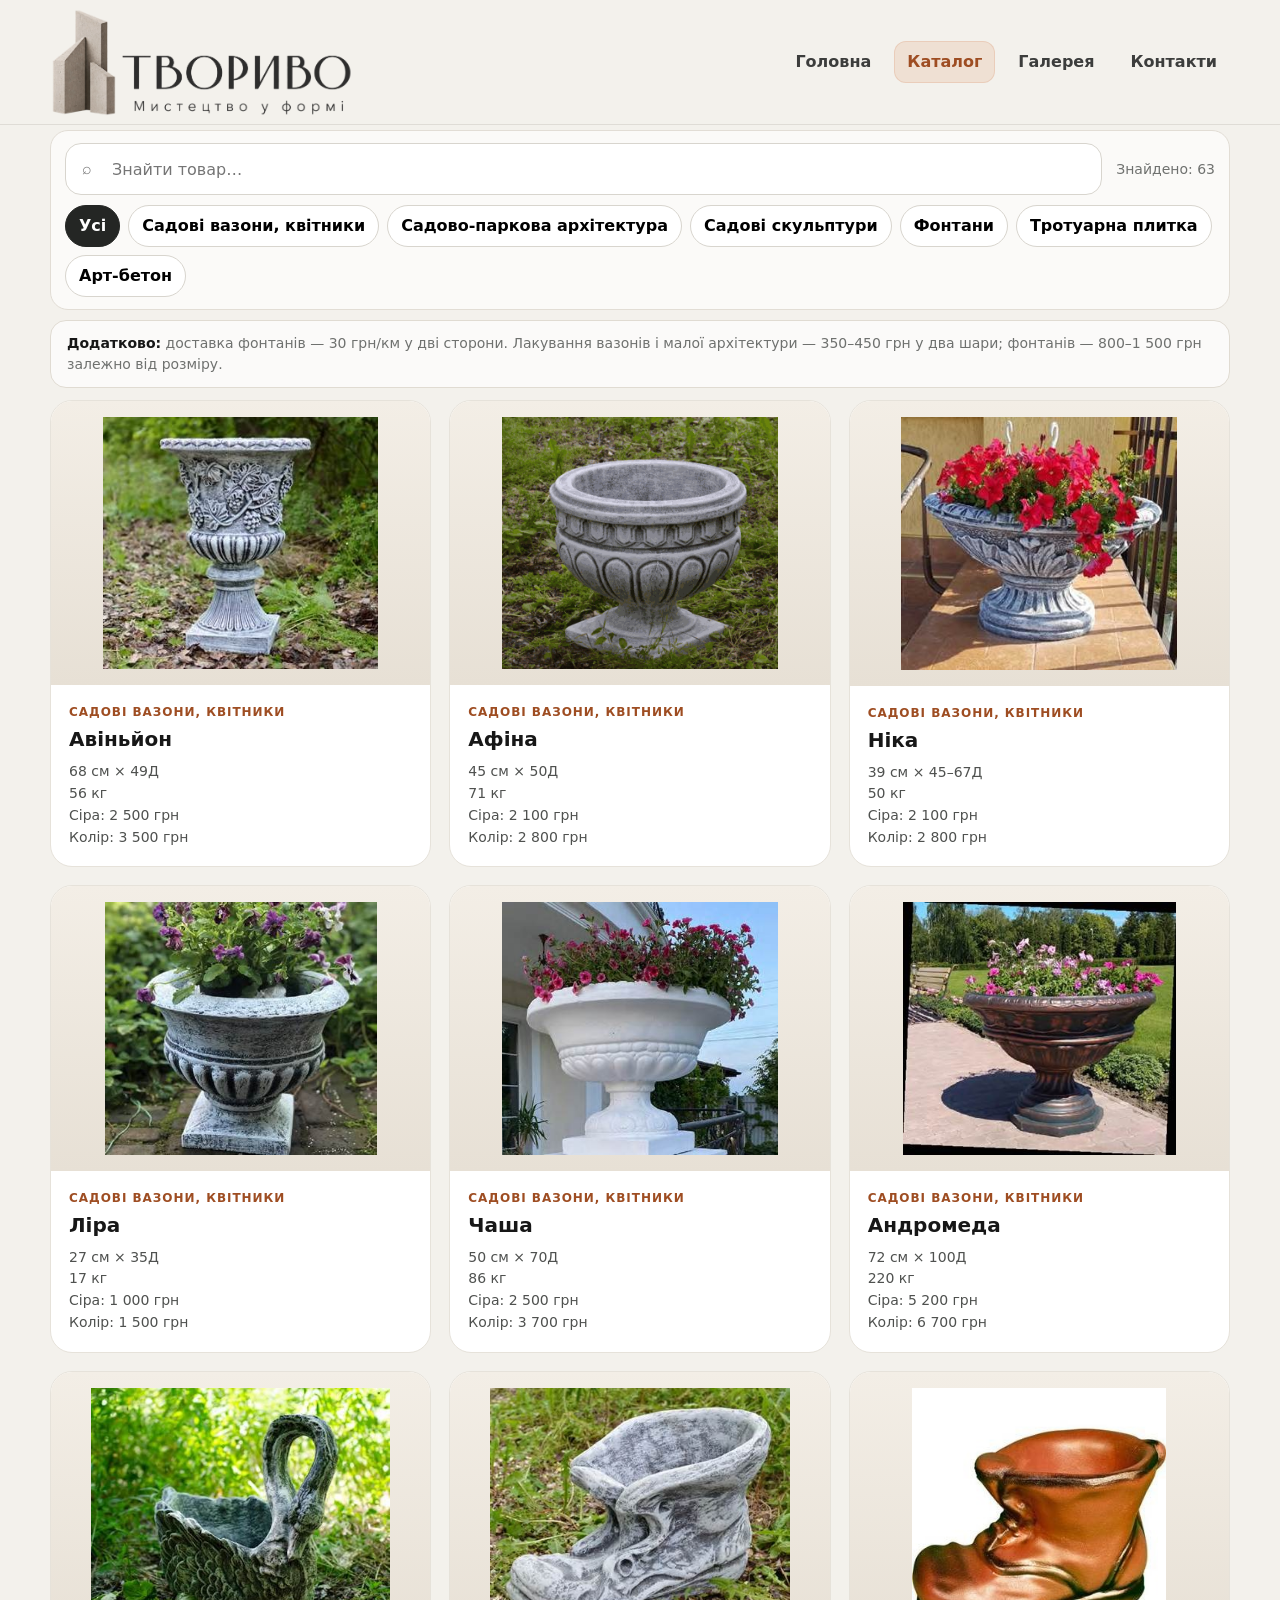
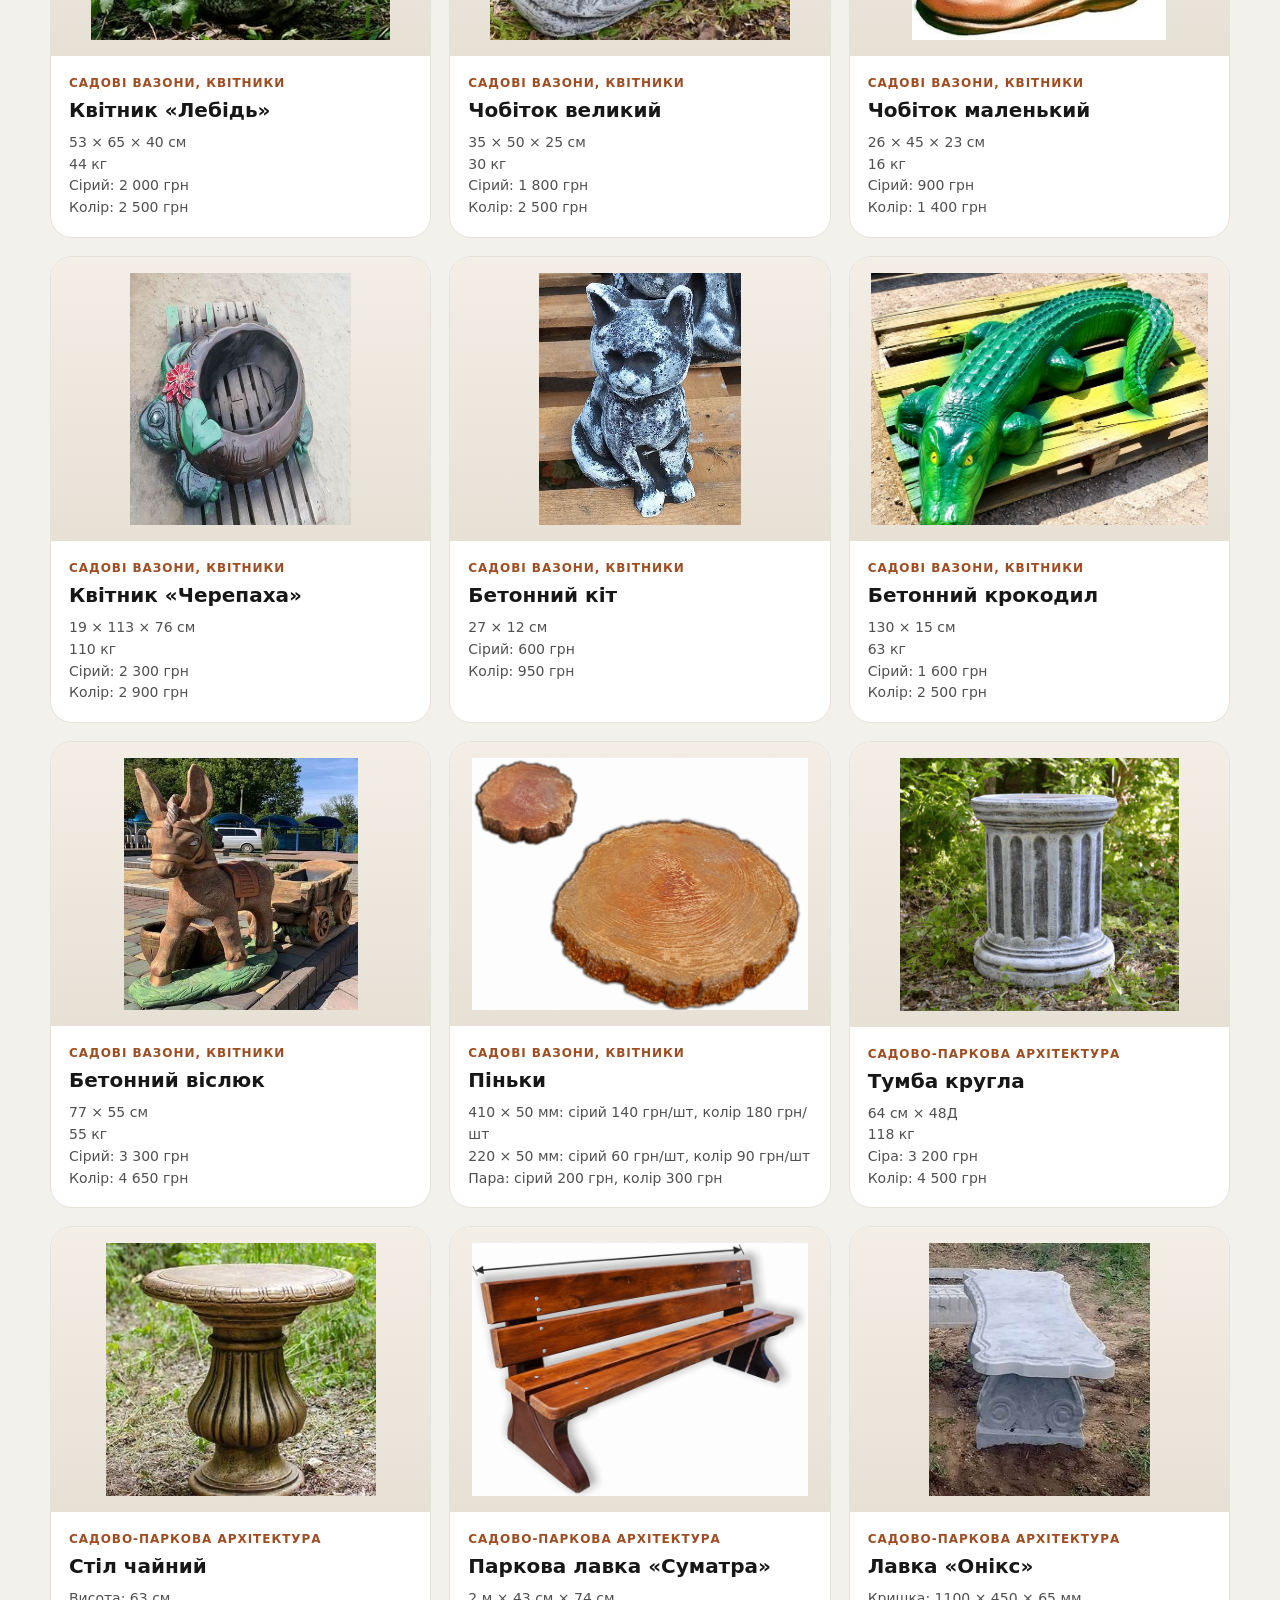
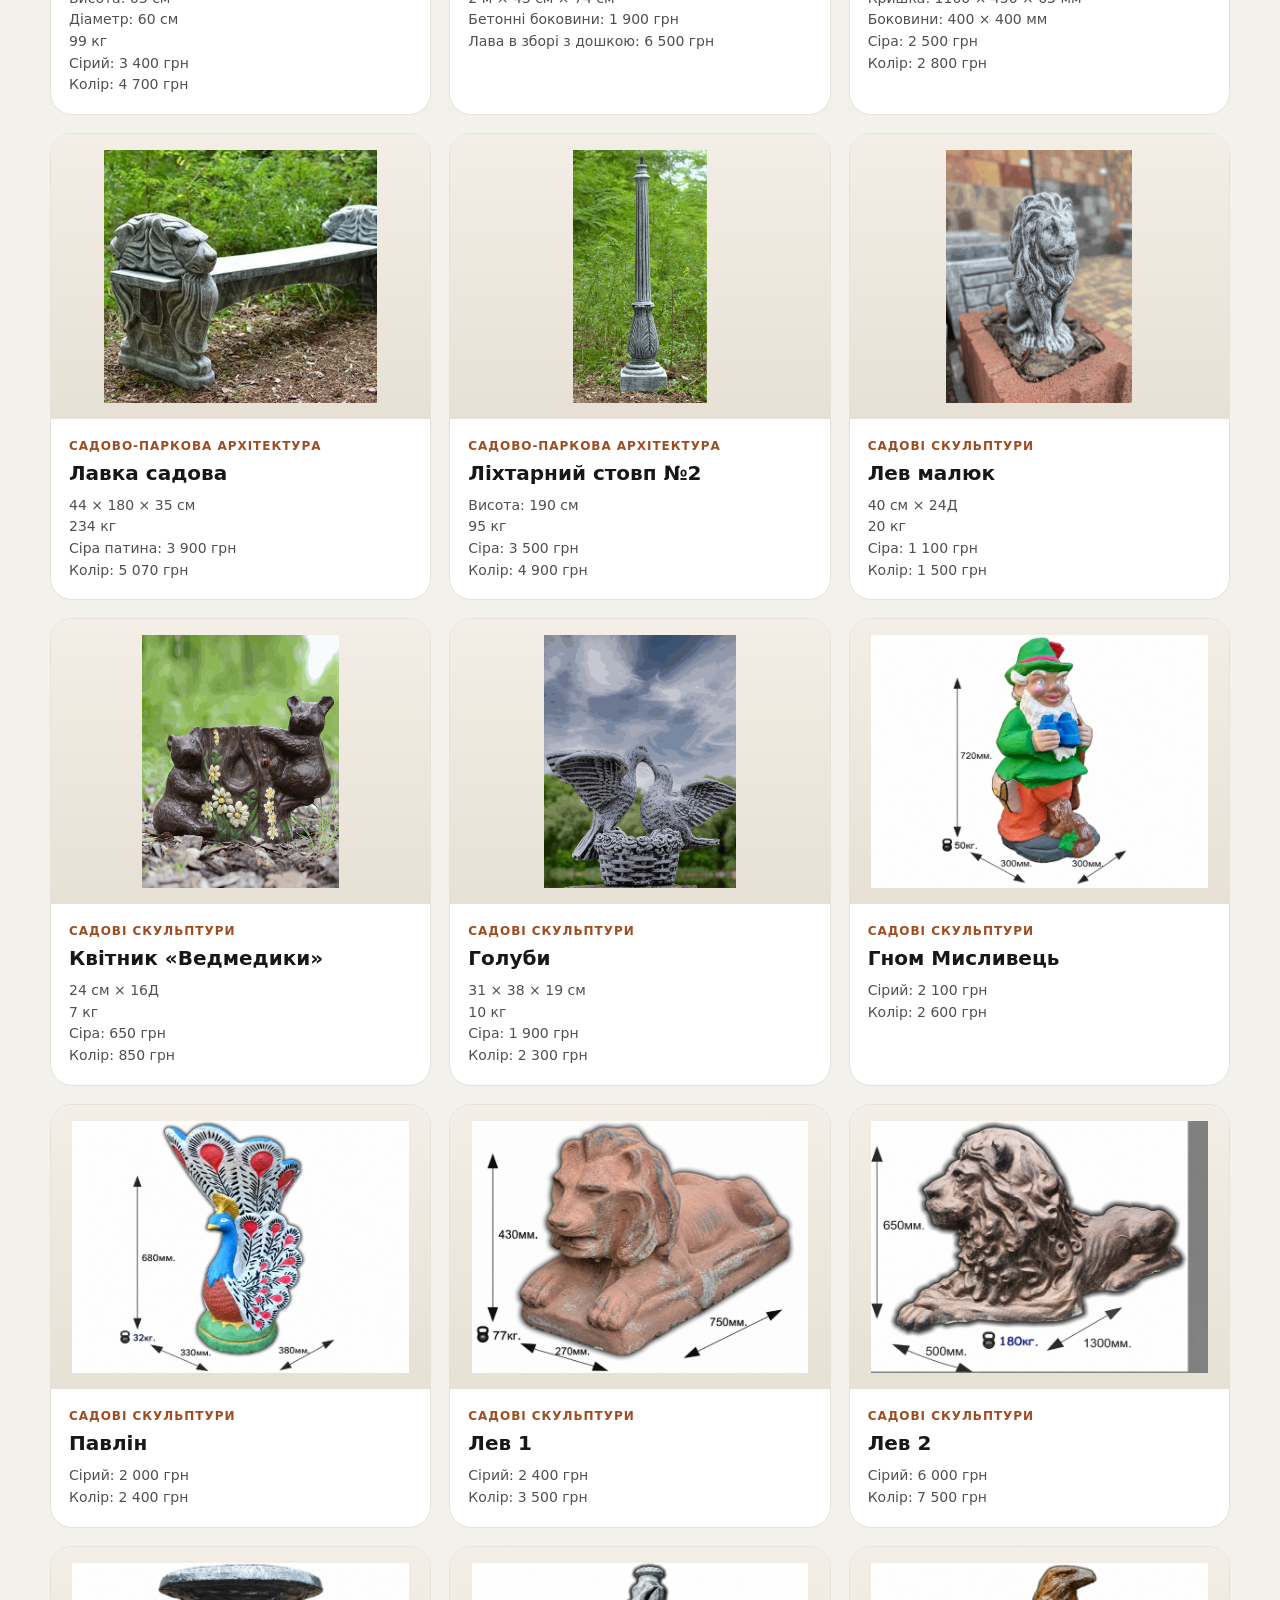
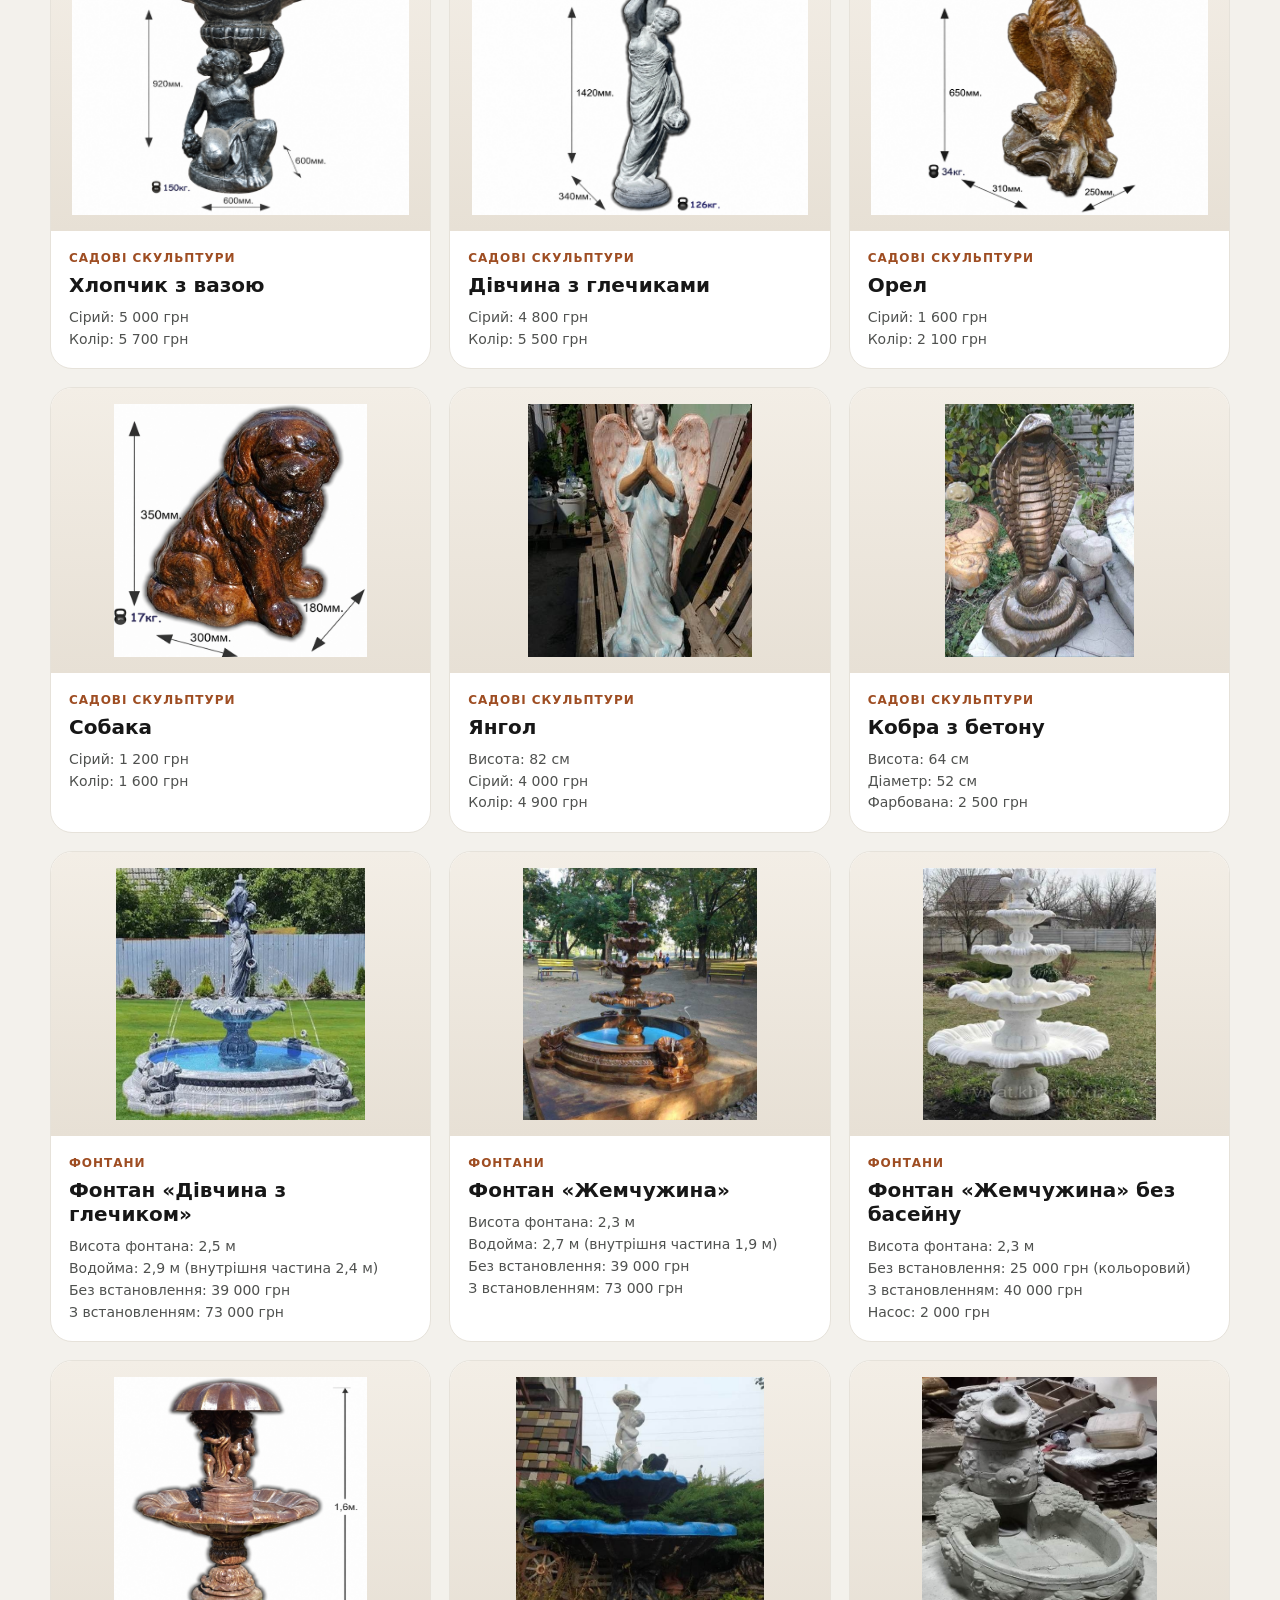
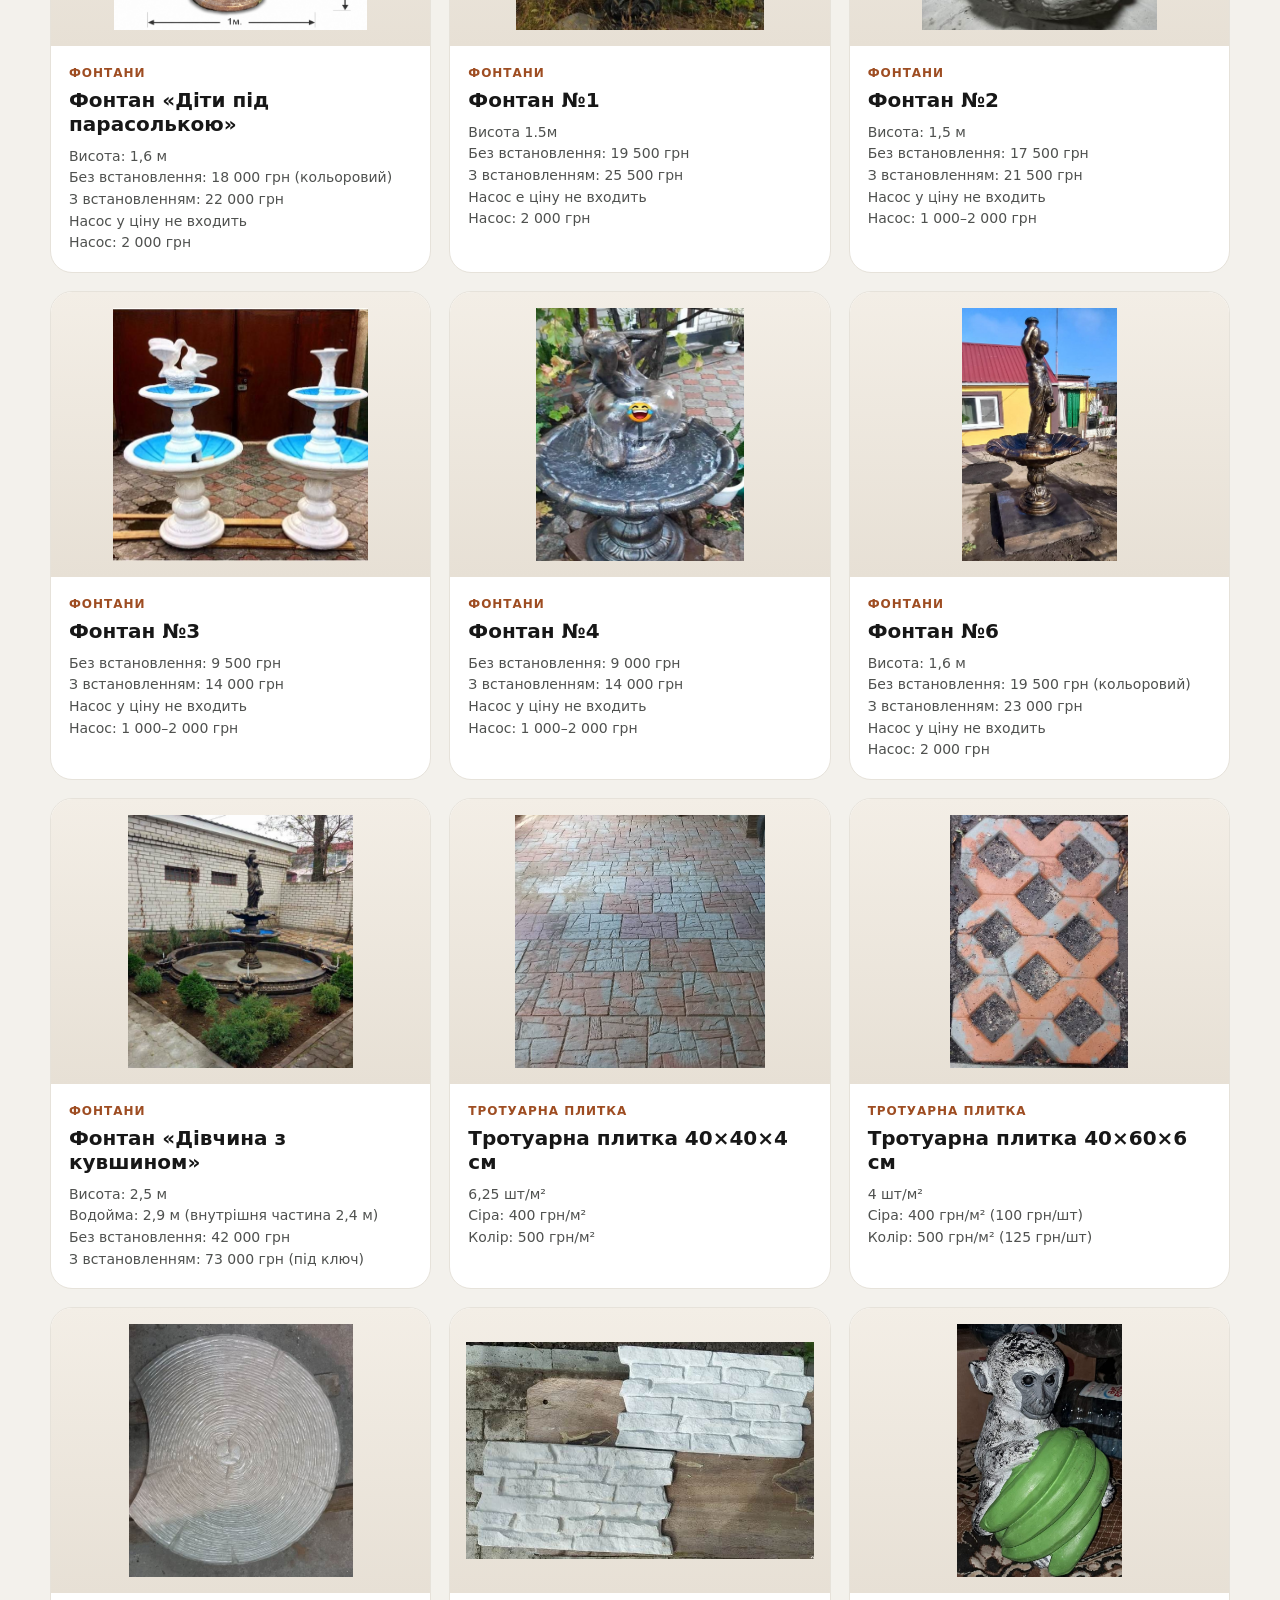
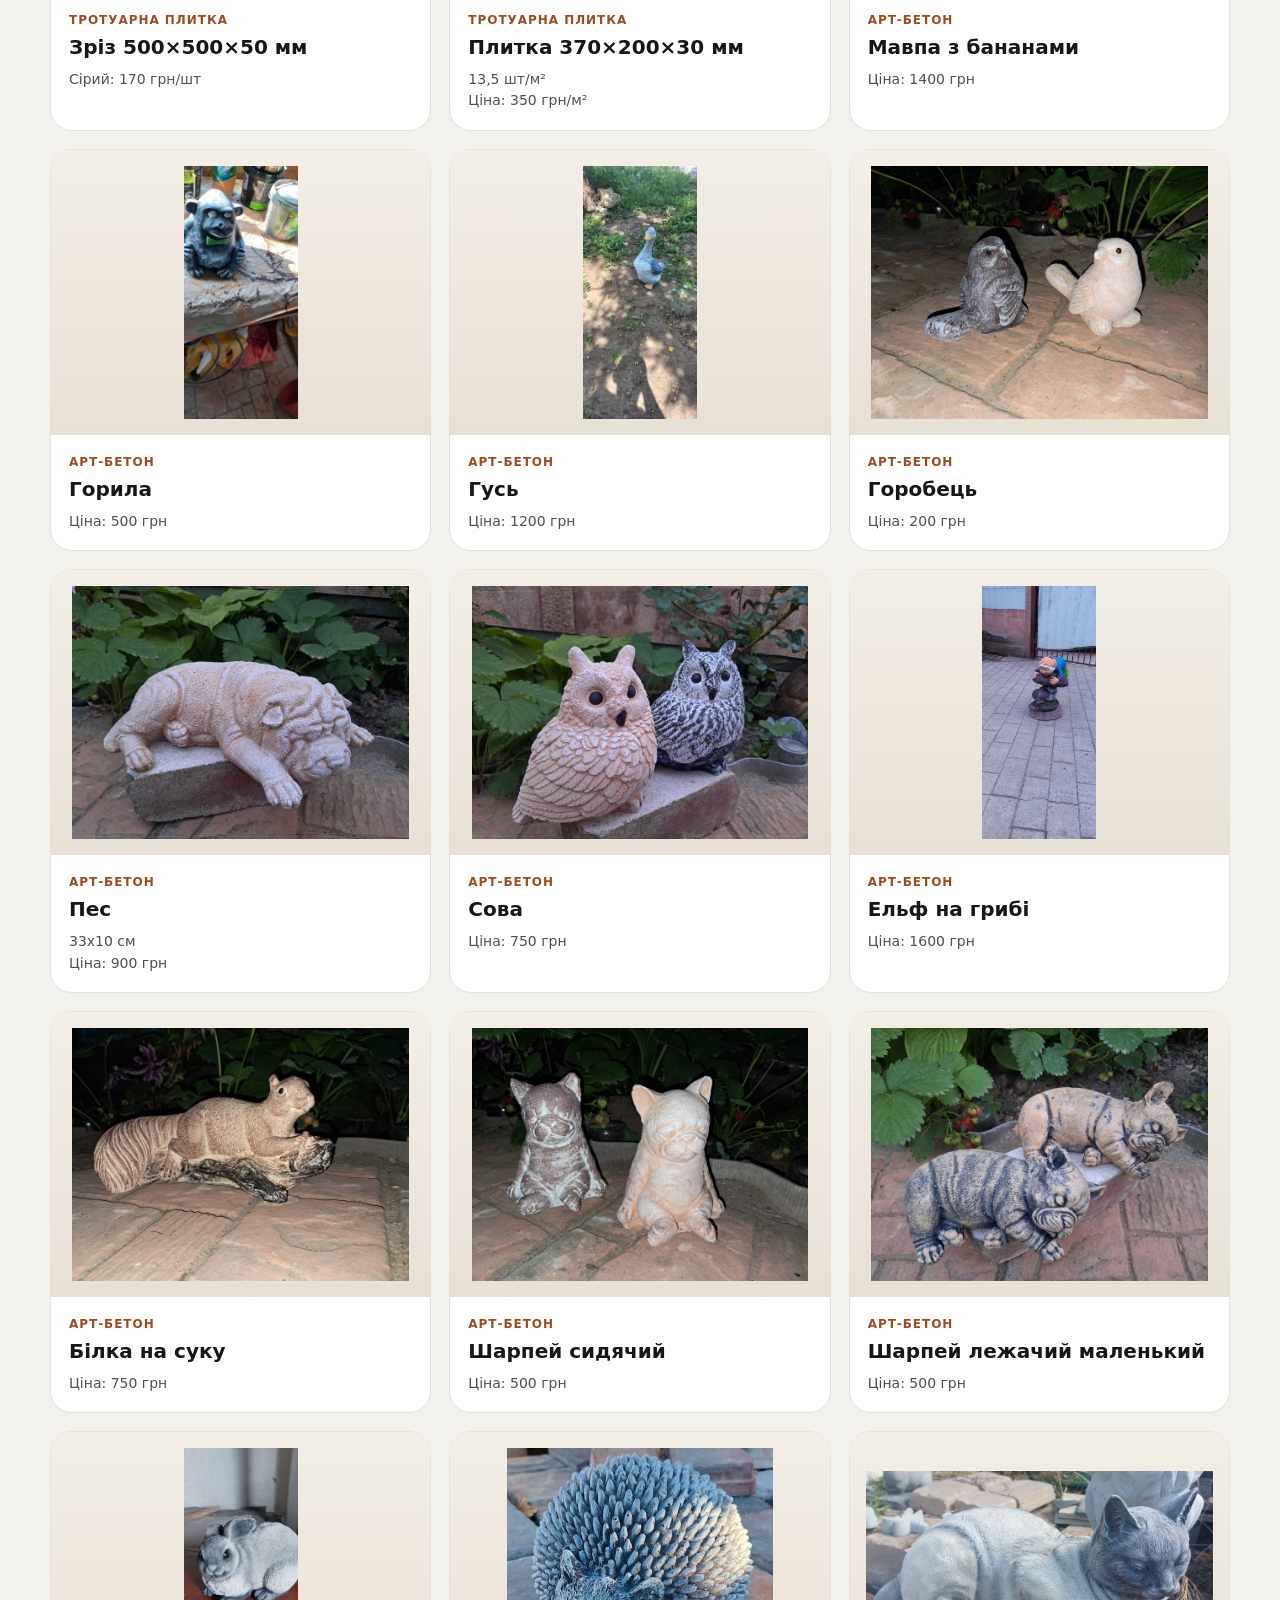
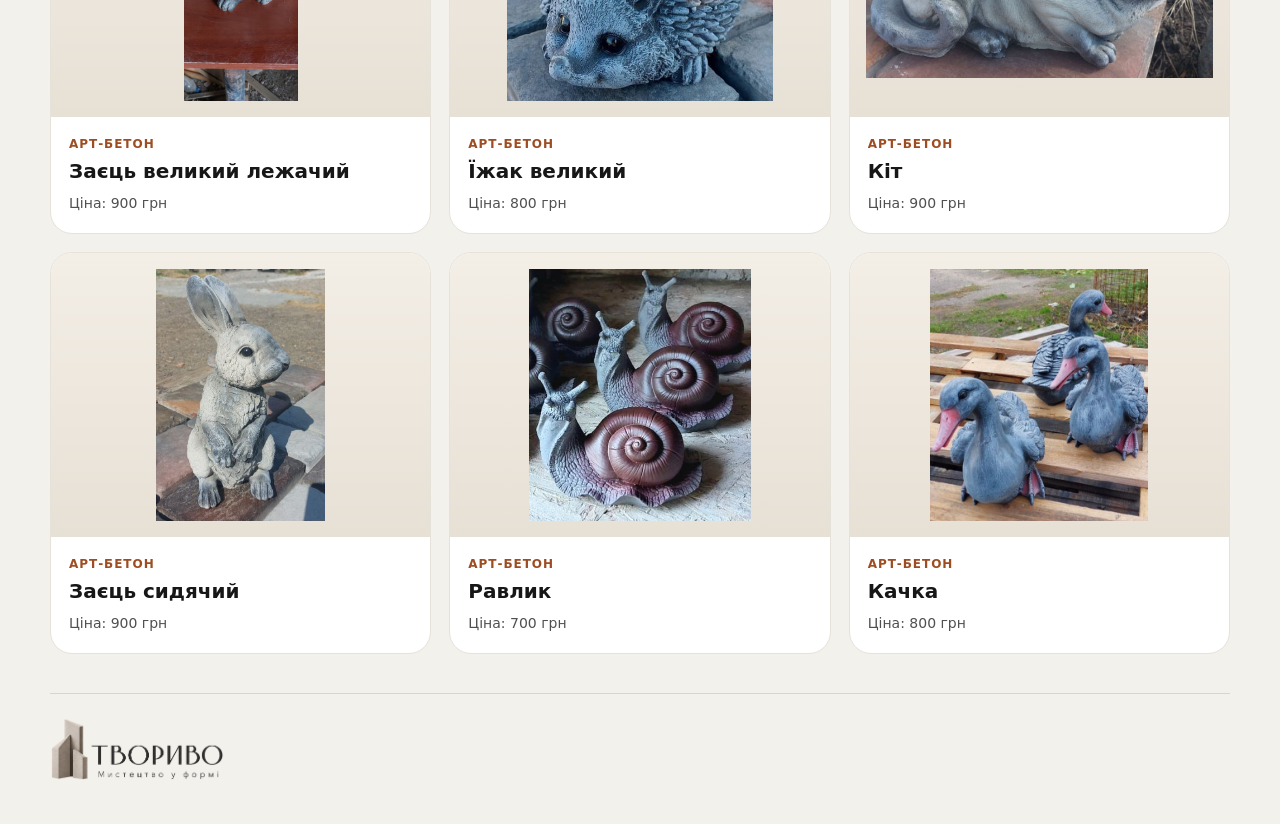
==== src/catalog.html @ 221c68ef "indexation" ====
<!DOCTYPE html>

<html lang="uk">
<head>
<meta charset="utf-8"/>
<meta content="width=device-width, initial-scale=1" name="viewport"/>
<meta content="Каталог ТВОРИВО: бетонні вазони, садові скульптури, лавки, фонтани, тротуарна плитка та інші вироби з бетону з характеристиками й цінами." name="description"/>
<title>Каталог виробів з бетону — вазони, декор, фонтани | ТВОРИВО</title>
<link href="assets/css/style.css" rel="stylesheet"/>
<meta content="index, follow, max-image-preview:large, max-snippet:-1, max-video-preview:-1" name="robots"/><link href="https://tvoryvo.uk/catalog.html" rel="canonical"/><link href="/assets/img/logo-mark.png" rel="icon" type="image/png"/><meta content="uk_UA" property="og:locale"/><meta content="website" property="og:type"/><meta content="ТВОРИВО" property="og:site_name"/><meta content="Каталог виробів з бетону — вазони, декор, фонтани | ТВОРИВО" property="og:title"/><meta content="Каталог ТВОРИВО: бетонні вазони, садові скульптури, лавки, фонтани, тротуарна плитка та інші вироби з бетону з характеристиками й цінами." property="og:description"/><meta content="https://tvoryvo.uk/catalog.html" property="og:url"/><meta content="https://tvoryvo.uk/assets/img/og-cover.jpg" property="og:image"/><meta content="1200" property="og:image:width"/><meta content="630" property="og:image:height"/><meta content="ТВОРИВО — Мистецтво у формі" property="og:image:alt"/><meta content="summary_large_image" name="twitter:card"/><meta content="Каталог виробів з бетону — вазони, декор, фонтани | ТВОРИВО" name="twitter:title"/><meta content="Каталог ТВОРИВО: бетонні вазони, садові скульптури, лавки, фонтани, тротуарна плитка та інші вироби з бетону з характеристиками й цінами." name="twitter:description"/><meta content="https://tvoryvo.uk/assets/img/og-cover.jpg" name="twitter:image"/><script data-seo-jsonld="true" type="application/ld+json">{"@context":"https://schema.org","@type":"Organization","@id":"https://tvoryvo.uk/#organization","name":"ТВОРИВО","url":"https://tvoryvo.uk/","logo":"https://tvoryvo.uk/assets/img/logo-tvoryvo.png","image":"https://tvoryvo.uk/assets/img/og-cover.jpg","description":"Художні та утилітарні вироби з бетону для приватних і громадських просторів.","contactPoint":{"@type":"ContactPoint","telephone":"+380996140650","contactType":"sales","availableLanguage":["uk"]}}</script><script data-seo-jsonld="true" type="application/ld+json">{"@context":"https://schema.org","@type":"CollectionPage","@id":"https://tvoryvo.uk/catalog.html#webpage","url":"https://tvoryvo.uk/catalog.html","name":"Каталог виробів з бетону — вазони, декор, фонтани | ТВОРИВО","description":"Каталог ТВОРИВО: бетонні вазони, садові скульптури, лавки, фонтани, тротуарна плитка та інші вироби з бетону з характеристиками й цінами.","inLanguage":"uk-UA","isPartOf":{"@id":"https://tvoryvo.uk/#website"},"about":[{"@type":"Thing","name":"Садові вазони, квітники"},{"@type":"Thing","name":"Садово-паркова архітектура"},{"@type":"Thing","name":"Садові скульптури"},{"@type":"Thing","name":"Фонтани"},{"@type":"Thing","name":"Тротуарна плитка"},{"@type":"Thing","name":"Арт-бетон"}],"breadcrumb":{"@id":"https://tvoryvo.uk/catalog.html#breadcrumb"}}</script><script data-seo-jsonld="true" type="application/ld+json">{"@context":"https://schema.org","@type":"BreadcrumbList","@id":"https://tvoryvo.uk/catalog.html#breadcrumb","itemListElement":[{"@type":"ListItem","position":1,"name":"Головна","item":"https://tvoryvo.uk/"},{"@type":"ListItem","position":2,"name":"Каталог","item":"https://tvoryvo.uk/catalog.html"}]}</script></head>
<body>
<header class="site-header">
<div class="container header-inner">
<a aria-label="ТВОРИВО — Мистецтво у формі" class="brand brand-image" href="/">
<img alt="ТВОРИВО — Мистецтво у формі" src="assets/img/logo-tvoryvo.png"/>
</a>
<nav class="nav">
<a href="/">Головна</a>
<a class="active" href="/catalog.html">Каталог</a>
<a href="/gallery.html">Галерея</a>
<a href="/contacts.html">Контакти</a>
</nav>
</div>
</header>
<main>
<section class="section page-content-top">
<div class="container">
<div class="catalog-tools">
<div class="catalog-search-row">
<div class="search-wrap">
<span class="search-icon">⌕</span>
<input autocomplete="off" id="catalog-search" placeholder="Знайти товар…" type="search"/>
</div>
<div class="results-meta" id="results-meta">63 товарів</div>
</div>
<div class="filters" id="category-filters"></div>
</div>
<div class="catalog-note">
<strong>Додатково:</strong> доставка фонтанів — 30 грн/км у дві сторони. Лакування вазонів і малої архітектури — 350–450 грн у два шари; фонтанів — 800–1 500 грн залежно від розміру.
        </div>
<div class="cards" id="catalog-grid"><article aria-label="Відкрити товар Авіньйон" class="product-card" data-product-id="p001" role="button" tabindex="0">
<div class="product-media"><img alt="Авіньйон" class="product-image" loading="lazy" src="images/products/product-001.jpg"/></div>
<div class="product-body">
<div class="product-category">Садові вазони, квітники</div>
<h3 class="product-name">Авіньйон</h3>
<div class="product-details">68 см × 49Д<br/>56 кг<br/>Сіра: 2 500 грн<br/>Колір: 3 500 грн</div>
</div>
</article><article aria-label="Відкрити товар Афіна" class="product-card" data-product-id="p002" role="button" tabindex="0">
<div class="product-media"><img alt="Афіна" class="product-image" loading="lazy" src="images/products/product-002.gif"/></div>
<div class="product-body">
<div class="product-category">Садові вазони, квітники</div>
<h3 class="product-name">Афіна</h3>
<div class="product-details">45 см × 50Д<br/>71 кг<br/>Сіра: 2 100 грн<br/>Колір: 2 800 грн</div>
</div>
</article><article aria-label="Відкрити товар Ніка" class="product-card" data-product-id="p003" role="button" tabindex="0">
<div class="product-media"><img alt="Ніка" class="product-image" loading="lazy" src="images/products/product-003.jpg"/></div>
<div class="product-body">
<div class="product-category">Садові вазони, квітники</div>
<h3 class="product-name">Ніка</h3>
<div class="product-details">39 см × 45–67Д<br/>50 кг<br/>Сіра: 2 100 грн<br/>Колір: 2 800 грн</div>
</div>
</article><article aria-label="Відкрити товар Ліра" class="product-card" data-product-id="p004" role="button" tabindex="0">
<div class="product-media"><img alt="Ліра" class="product-image" loading="lazy" src="images/products/product-004.jpg"/></div>
<div class="product-body">
<div class="product-category">Садові вазони, квітники</div>
<h3 class="product-name">Ліра</h3>
<div class="product-details">27 см × 35Д<br/>17 кг<br/>Сіра: 1 000 грн<br/>Колір: 1 500 грн</div>
</div>
</article><article aria-label="Відкрити товар Чаша" class="product-card" data-product-id="p005" role="button" tabindex="0">
<div class="product-media"><img alt="Чаша" class="product-image" loading="lazy" src="images/products/product-005.jpg"/></div>
<div class="product-body">
<div class="product-category">Садові вазони, квітники</div>
<h3 class="product-name">Чаша</h3>
<div class="product-details">50 см × 70Д<br/>86 кг<br/>Сіра: 2 500 грн<br/>Колір: 3 700 грн</div>
</div>
</article><article aria-label="Відкрити товар Андромеда" class="product-card" data-product-id="p006" role="button" tabindex="0">
<div class="product-media"><img alt="Андромеда" class="product-image" loading="lazy" src="images/products/product-006.jpg"/></div>
<div class="product-body">
<div class="product-category">Садові вазони, квітники</div>
<h3 class="product-name">Андромеда</h3>
<div class="product-details">72 см × 100Д<br/>220 кг<br/>Сіра: 5 200 грн<br/>Колір: 6 700 грн</div>
</div>
</article><article aria-label="Відкрити товар Квітник «Лебідь»" class="product-card" data-product-id="p007" role="button" tabindex="0">
<div class="product-media"><img alt="Квітник «Лебідь»" class="product-image" loading="lazy" src="images/products/product-007.jpg"/></div>
<div class="product-body">
<div class="product-category">Садові вазони, квітники</div>
<h3 class="product-name">Квітник «Лебідь»</h3>
<div class="product-details">53 × 65 × 40 см<br/>44 кг<br/>Сірий: 2 000 грн<br/>Колір: 2 500 грн</div>
</div>
</article><article aria-label="Відкрити товар Чобіток великий" class="product-card" data-product-id="p008" role="button" tabindex="0">
<div class="product-media"><img alt="Чобіток великий" class="product-image" loading="lazy" src="images/products/product-008.jpg"/></div>
<div class="product-body">
<div class="product-category">Садові вазони, квітники</div>
<h3 class="product-name">Чобіток великий</h3>
<div class="product-details">35 × 50 × 25 см<br/>30 кг<br/>Сірий: 1 800 грн<br/>Колір: 2 500 грн</div>
</div>
</article><article aria-label="Відкрити товар Чобіток маленький" class="product-card" data-product-id="p009" role="button" tabindex="0">
<div class="product-media"><img alt="Чобіток маленький" class="product-image" loading="lazy" src="images/products/product-009.jpg"/></div>
<div class="product-body">
<div class="product-category">Садові вазони, квітники</div>
<h3 class="product-name">Чобіток маленький</h3>
<div class="product-details">26 × 45 × 23 см<br/>16 кг<br/>Сірий: 900 грн<br/>Колір: 1 400 грн</div>
</div>
</article><article aria-label="Відкрити товар Квітник «Черепаха»" class="product-card" data-product-id="p010" role="button" tabindex="0">
<div class="product-media"><img alt="Квітник «Черепаха»" class="product-image" loading="lazy" src="images/products/product-010.jpg"/></div>
<div class="product-body">
<div class="product-category">Садові вазони, квітники</div>
<h3 class="product-name">Квітник «Черепаха»</h3>
<div class="product-details">19 × 113 × 76 см<br/>110 кг<br/>Сірий: 2 300 грн<br/>Колір: 2 900 грн</div>
</div>
</article><article aria-label="Відкрити товар Бетонний кіт" class="product-card" data-product-id="p011" role="button" tabindex="0">
<div class="product-media"><img alt="Бетонний кіт" class="product-image" loading="lazy" src="images/products/product-011.jpg"/></div>
<div class="product-body">
<div class="product-category">Садові вазони, квітники</div>
<h3 class="product-name">Бетонний кіт</h3>
<div class="product-details">27 × 12 см<br/>Сірий: 600 грн<br/>Колір: 950 грн</div>
</div>
</article><article aria-label="Відкрити товар Бетонний крокодил" class="product-card" data-product-id="p012" role="button" tabindex="0">
<div class="product-media"><img alt="Бетонний крокодил" class="product-image" loading="lazy" src="images/products/product-012.jpg"/></div>
<div class="product-body">
<div class="product-category">Садові вазони, квітники</div>
<h3 class="product-name">Бетонний крокодил</h3>
<div class="product-details">130 × 15 см<br/>63 кг<br/>Сірий: 1 600 грн<br/>Колір: 2 500 грн</div>
</div>
</article><article aria-label="Відкрити товар Бетонний віслюк" class="product-card" data-product-id="p013" role="button" tabindex="0">
<div class="product-media"><img alt="Бетонний віслюк" class="product-image" loading="lazy" src="images/products/product-013.jpg"/></div>
<div class="product-body">
<div class="product-category">Садові вазони, квітники</div>
<h3 class="product-name">Бетонний віслюк</h3>
<div class="product-details">77 × 55 см<br/>55 кг<br/>Сірий: 3 300 грн<br/>Колір: 4 650 грн</div>
</div>
</article><article aria-label="Відкрити товар Піньки" class="product-card" data-product-id="p015" role="button" tabindex="0">
<div class="product-media"><img alt="Піньки" class="product-image" loading="lazy" src="images/products/product-015.jpg"/></div>
<div class="product-body">
<div class="product-category">Садові вазони, квітники</div>
<h3 class="product-name">Піньки</h3>
<div class="product-details">410 × 50 мм: сірий 140 грн/шт, колір 180 грн/шт<br/>220 × 50 мм: сірий 60 грн/шт, колір 90 грн/шт<br/>Пара: сірий 200 грн, колір 300 грн</div>
</div>
</article><article aria-label="Відкрити товар Тумба кругла" class="product-card" data-product-id="p016" role="button" tabindex="0">
<div class="product-media"><img alt="Тумба кругла" class="product-image" loading="lazy" src="images/products/product-016.gif"/></div>
<div class="product-body">
<div class="product-category">Садово-паркова архітектура</div>
<h3 class="product-name">Тумба кругла</h3>
<div class="product-details">64 см × 48Д<br/>118 кг<br/>Сіра: 3 200 грн<br/>Колір: 4 500 грн</div>
</div>
</article><article aria-label="Відкрити товар Стіл чайний" class="product-card" data-product-id="p018" role="button" tabindex="0">
<div class="product-media"><img alt="Стіл чайний" class="product-image" loading="lazy" src="images/products/product-018.jpg"/></div>
<div class="product-body">
<div class="product-category">Садово-паркова архітектура</div>
<h3 class="product-name">Стіл чайний</h3>
<div class="product-details">Висота: 63 см<br/>Діаметр: 60 см<br/>99 кг<br/>Сірий: 3 400 грн<br/>Колір: 4 700 грн</div>
</div>
</article><article aria-label="Відкрити товар Паркова лавка «Суматра»" class="product-card" data-product-id="p019" role="button" tabindex="0">
<div class="product-media"><img alt="Паркова лавка «Суматра»" class="product-image" loading="lazy" src="images/products/product-019.jpg"/></div>
<div class="product-body">
<div class="product-category">Садово-паркова архітектура</div>
<h3 class="product-name">Паркова лавка «Суматра»</h3>
<div class="product-details">2 м × 43 см × 74 см<br/>Бетонні боковини: 1 900 грн<br/>Лава в зборі з дошкою: 6 500 грн</div>
</div>
</article><article aria-label="Відкрити товар Лавка «Онікс»" class="product-card" data-product-id="p020" role="button" tabindex="0">
<div class="product-media"><img alt="Лавка «Онікс»" class="product-image" loading="lazy" src="images/products/product-020.jpg"/></div>
<div class="product-body">
<div class="product-category">Садово-паркова архітектура</div>
<h3 class="product-name">Лавка «Онікс»</h3>
<div class="product-details">Кришка: 1100 × 450 × 65 мм<br/>Боковини: 400 × 400 мм<br/>Сіра: 2 500 грн<br/>Колір: 2 800 грн</div>
</div>
</article><article aria-label="Відкрити товар Лавка садова" class="product-card" data-product-id="p021" role="button" tabindex="0">
<div class="product-media"><img alt="Лавка садова" class="product-image" loading="lazy" src="images/products/product-021.jpg"/></div>
<div class="product-body">
<div class="product-category">Садово-паркова архітектура</div>
<h3 class="product-name">Лавка садова</h3>
<div class="product-details">44 × 180 × 35 см<br/>234 кг<br/>Сіра патина: 3 900 грн<br/>Колір: 5 070 грн</div>
</div>
</article><article aria-label="Відкрити товар Ліхтарний стовп №2" class="product-card" data-product-id="p022" role="button" tabindex="0">
<div class="product-media"><img alt="Ліхтарний стовп №2" class="product-image" loading="lazy" src="images/products/product-022.gif"/></div>
<div class="product-body">
<div class="product-category">Садово-паркова архітектура</div>
<h3 class="product-name">Ліхтарний стовп №2</h3>
<div class="product-details">Висота: 190 см<br/>95 кг<br/>Сіра: 3 500 грн<br/>Колір: 4 900 грн</div>
</div>
</article><article aria-label="Відкрити товар Лев малюк" class="product-card" data-product-id="p023" role="button" tabindex="0">
<div class="product-media"><img alt="Лев малюк" class="product-image" loading="lazy" src="images/products/product-023.gif"/></div>
<div class="product-body">
<div class="product-category">Садові скульптури</div>
<h3 class="product-name">Лев малюк</h3>
<div class="product-details">40 см × 24Д<br/>20 кг<br/>Сіра: 1 100 грн<br/>Колір: 1 500 грн</div>
</div>
</article><article aria-label="Відкрити товар Квітник «Ведмедики»" class="product-card" data-product-id="p024" role="button" tabindex="0">
<div class="product-media"><img alt="Квітник «Ведмедики»" class="product-image" loading="lazy" src="images/products/product-024.gif"/></div>
<div class="product-body">
<div class="product-category">Садові скульптури</div>
<h3 class="product-name">Квітник «Ведмедики»</h3>
<div class="product-details">24 см × 16Д<br/>7 кг<br/>Сіра: 650 грн<br/>Колір: 850 грн</div>
</div>
</article><article aria-label="Відкрити товар Голуби" class="product-card" data-product-id="p025" role="button" tabindex="0">
<div class="product-media"><img alt="Голуби" class="product-image" loading="lazy" src="images/products/product-025.gif"/></div>
<div class="product-body">
<div class="product-category">Садові скульптури</div>
<h3 class="product-name">Голуби</h3>
<div class="product-details">31 × 38 × 19 см<br/>10 кг<br/>Сіра: 1 900 грн<br/>Колір: 2 300 грн</div>
</div>
</article><article aria-label="Відкрити товар Гном Мисливець" class="product-card" data-product-id="p026" role="button" tabindex="0">
<div class="product-media"><img alt="Гном Мисливець" class="product-image" loading="lazy" src="images/products/product-026.jpg"/></div>
<div class="product-body">
<div class="product-category">Садові скульптури</div>
<h3 class="product-name">Гном Мисливець</h3>
<div class="product-details">Сірий: 2 100 грн<br/>Колір: 2 600 грн</div>
</div>
</article><article aria-label="Відкрити товар Павлін" class="product-card" data-product-id="p027" role="button" tabindex="0">
<div class="product-media"><img alt="Павлін" class="product-image" loading="lazy" src="images/products/product-027.jpg"/></div>
<div class="product-body">
<div class="product-category">Садові скульптури</div>
<h3 class="product-name">Павлін</h3>
<div class="product-details">Сірий: 2 000 грн<br/>Колір: 2 400 грн</div>
</div>
</article><article aria-label="Відкрити товар Лев 1" class="product-card" data-product-id="p028" role="button" tabindex="0">
<div class="product-media"><img alt="Лев 1" class="product-image" loading="lazy" src="images/products/product-028.jpg"/></div>
<div class="product-body">
<div class="product-category">Садові скульптури</div>
<h3 class="product-name">Лев 1</h3>
<div class="product-details">Сірий: 2 400 грн<br/>Колір: 3 500 грн</div>
</div>
</article><article aria-label="Відкрити товар Лев 2" class="product-card" data-product-id="p029" role="button" tabindex="0">
<div class="product-media"><img alt="Лев 2" class="product-image" loading="lazy" src="images/products/product-029.jpg"/></div>
<div class="product-body">
<div class="product-category">Садові скульптури</div>
<h3 class="product-name">Лев 2</h3>
<div class="product-details">Сірий: 6 000 грн<br/>Колір: 7 500 грн</div>
</div>
</article><article aria-label="Відкрити товар Хлопчик з вазою" class="product-card" data-product-id="p030" role="button" tabindex="0">
<div class="product-media"><img alt="Хлопчик з вазою" class="product-image" loading="lazy" src="images/products/product-030.jpg"/></div>
<div class="product-body">
<div class="product-category">Садові скульптури</div>
<h3 class="product-name">Хлопчик з вазою</h3>
<div class="product-details">Сірий: 5 000 грн<br/>Колір: 5 700 грн</div>
</div>
</article><article aria-label="Відкрити товар Дівчина з глечиками" class="product-card" data-product-id="p031" role="button" tabindex="0">
<div class="product-media"><img alt="Дівчина з глечиками" class="product-image" loading="lazy" src="images/products/product-031.jpg"/></div>
<div class="product-body">
<div class="product-category">Садові скульптури</div>
<h3 class="product-name">Дівчина з глечиками</h3>
<div class="product-details">Сірий: 4 800 грн<br/>Колір: 5 500 грн</div>
</div>
</article><article aria-label="Відкрити товар Орел" class="product-card" data-product-id="p032" role="button" tabindex="0">
<div class="product-media"><img alt="Орел" class="product-image" loading="lazy" src="images/products/product-032.jpg"/></div>
<div class="product-body">
<div class="product-category">Садові скульптури</div>
<h3 class="product-name">Орел</h3>
<div class="product-details">Сірий: 1 600 грн<br/>Колір: 2 100 грн</div>
</div>
</article><article aria-label="Відкрити товар Собака" class="product-card" data-product-id="p033" role="button" tabindex="0">
<div class="product-media"><img alt="Собака" class="product-image" loading="lazy" src="images/products/product-038.jpg"/></div>
<div class="product-body">
<div class="product-category">Садові скульптури</div>
<h3 class="product-name">Собака</h3>
<div class="product-details">Сірий: 1 200 грн<br/>Колір: 1 600 грн</div>
</div>
</article><article aria-label="Відкрити товар Янгол" class="product-card" data-product-id="p034" role="button" tabindex="0">
<div class="product-media"><img alt="Янгол" class="product-image" loading="lazy" src="images/products/product-034.jpg"/></div>
<div class="product-body">
<div class="product-category">Садові скульптури</div>
<h3 class="product-name">Янгол</h3>
<div class="product-details">Висота: 82 см<br/>Сірий: 4 000 грн<br/>Колір: 4 900 грн</div>
</div>
</article><article aria-label="Відкрити товар Кобра з бетону" class="product-card" data-product-id="p035" role="button" tabindex="0">
<div class="product-media"><img alt="Кобра з бетону" class="product-image" loading="lazy" src="images/products/product-046.jpg"/></div>
<div class="product-body">
<div class="product-category">Садові скульптури</div>
<h3 class="product-name">Кобра з бетону</h3>
<div class="product-details">Висота: 64 см<br/>Діаметр: 52 см<br/>Фарбована: 2 500 грн</div>
</div>
</article><article aria-label="Відкрити товар Фонтан «Дівчина з глечиком»" class="product-card" data-product-id="p036" role="button" tabindex="0">
<div class="product-media"><img alt="Фонтан «Дівчина з глечиком»" class="product-image" loading="lazy" src="images/products/product-039.jpg"/></div>
<div class="product-body">
<div class="product-category">Фонтани</div>
<h3 class="product-name">Фонтан «Дівчина з глечиком»</h3>
<div class="product-details">Висота фонтана: 2,5 м<br/>Водойма: 2,9 м (внутрішня частина 2,4 м)<br/>Без встановлення: 39 000 грн<br/>З встановленням: 73 000 грн</div>
</div>
</article><article aria-label="Відкрити товар Фонтан «Жемчужина»" class="product-card" data-product-id="p037" role="button" tabindex="0">
<div class="product-media"><img alt="Фонтан «Жемчужина»" class="product-image" loading="lazy" src="images/products/product-036.jpg"/></div>
<div class="product-body">
<div class="product-category">Фонтани</div>
<h3 class="product-name">Фонтан «Жемчужина»</h3>
<div class="product-details">Висота фонтана: 2,3 м<br/>Водойма: 2,7 м (внутрішня частина 1,9 м)<br/>Без встановлення: 39 000 грн<br/>З встановленням: 73 000 грн</div>
</div>
</article><article aria-label="Відкрити товар Фонтан «Жемчужина» без басейну" class="product-card" data-product-id="p038" role="button" tabindex="0">
<div class="product-media"><img alt="Фонтан «Жемчужина» без басейну" class="product-image" loading="lazy" src="images/products/product-037.jpg"/></div>
<div class="product-body">
<div class="product-category">Фонтани</div>
<h3 class="product-name">Фонтан «Жемчужина» без басейну</h3>
<div class="product-details">Висота фонтана: 2,3 м<br/>Без встановлення: 25 000 грн (кольоровий)<br/>З встановленням: 40 000 грн<br/>Насос: 2 000 грн</div>
</div>
</article><article aria-label="Відкрити товар Фонтан «Діти під парасолькою»" class="product-card" data-product-id="p039" role="button" tabindex="0">
<div class="product-media"><img alt="Фонтан «Діти під парасолькою»" class="product-image" loading="lazy" src="images/products/product-033.jpg"/></div>
<div class="product-body">
<div class="product-category">Фонтани</div>
<h3 class="product-name">Фонтан «Діти під парасолькою»</h3>
<div class="product-details">Висота: 1,6 м<br/>Без встановлення: 18 000 грн (кольоровий)<br/>З встановленням: 22 000 грн<br/>Насос у ціну не входить<br/>Насос: 2 000 грн</div>
</div>
</article><article aria-label="Відкрити товар Фонтан №1" class="product-card" data-product-id="p040" role="button" tabindex="0">
<div class="product-media"><img alt="Фонтан №1" class="product-image" loading="lazy" src="images/products/product-040.jpg"/></div>
<div class="product-body">
<div class="product-category">Фонтани</div>
<h3 class="product-name">Фонтан №1</h3>
<div class="product-details">Висота 1.5м<br/>Без встановлення: 19 500 грн<br/>З встановленням: 25 500 грн<br/>Насос e ціну не входить<br/>Насос: 2 000 грн</div>
</div>
</article><article aria-label="Відкрити товар Фонтан №2" class="product-card" data-product-id="p041" role="button" tabindex="0">
<div class="product-media"><img alt="Фонтан №2" class="product-image" loading="lazy" src="images/products/product-041.jpg"/></div>
<div class="product-body">
<div class="product-category">Фонтани</div>
<h3 class="product-name">Фонтан №2</h3>
<div class="product-details">Висота: 1,5 м<br/>Без встановлення: 17 500 грн<br/>З встановленням: 21 500 грн<br/>Насос у ціну не входить<br/>Насос: 1 000–2 000 грн</div>
</div>
</article><article aria-label="Відкрити товар Фонтан №3" class="product-card" data-product-id="p042" role="button" tabindex="0">
<div class="product-media"><img alt="Фонтан №3" class="product-image" loading="lazy" src="images/products/product-042.jpg"/></div>
<div class="product-body">
<div class="product-category">Фонтани</div>
<h3 class="product-name">Фонтан №3</h3>
<div class="product-details">Без встановлення: 9 500 грн<br/>З встановленням: 14 000 грн<br/>Насос у ціну не входить<br/>Насос: 1 000–2 000 грн</div>
</div>
</article><article aria-label="Відкрити товар Фонтан №4" class="product-card" data-product-id="p043" role="button" tabindex="0">
<div class="product-media"><img alt="Фонтан №4" class="product-image" loading="lazy" src="images/products/product-043.jpg"/></div>
<div class="product-body">
<div class="product-category">Фонтани</div>
<h3 class="product-name">Фонтан №4</h3>
<div class="product-details">Без встановлення: 9 000 грн<br/>З встановленням: 14 000 грн<br/>Насос у ціну не входить<br/>Насос: 1 000–2 000 грн</div>
</div>
</article><article aria-label="Відкрити товар Фонтан №6" class="product-card" data-product-id="p045" role="button" tabindex="0">
<div class="product-media"><img alt="Фонтан №6" class="product-image" loading="lazy" src="images/products/product-045.png"/></div>
<div class="product-body">
<div class="product-category">Фонтани</div>
<h3 class="product-name">Фонтан №6</h3>
<div class="product-details">Висота: 1,6 м<br/>Без встановлення: 19 500 грн (кольоровий)<br/>З встановленням: 23 000 грн<br/>Насос у ціну не входить<br/>Насос: 2 000 грн</div>
</div>
</article><article aria-label="Відкрити товар Фонтан «Дівчина з кувшином»" class="product-card" data-product-id="p046" role="button" tabindex="0">
<div class="product-media"><img alt="Фонтан «Дівчина з кувшином»" class="product-image" loading="lazy" src="images/products/product-035.jpg"/></div>
<div class="product-body">
<div class="product-category">Фонтани</div>
<h3 class="product-name">Фонтан «Дівчина з кувшином»</h3>
<div class="product-details">Висота: 2,5 м<br/>Водойма: 2,9 м (внутрішня частина 2,4 м)<br/>Без встановлення: 42 000 грн<br/>З встановленням: 73 000 грн (під ключ)</div>
</div>
</article><article aria-label="Відкрити товар Тротуарна плитка 40×40×4 см" class="product-card" data-product-id="p047" role="button" tabindex="0">
<div class="product-media"><img alt="Тротуарна плитка 40×40×4 см" class="product-image" loading="lazy" src="images/products/product-047.jpg"/></div>
<div class="product-body">
<div class="product-category">Тротуарна плитка</div>
<h3 class="product-name">Тротуарна плитка 40×40×4 см</h3>
<div class="product-details">6,25 шт/м²<br/>Сіра: 400 грн/м²<br/>Колір: 500 грн/м²</div>
</div>
</article><article aria-label="Відкрити товар Тротуарна плитка 40×60×6 см" class="product-card" data-product-id="p048" role="button" tabindex="0">
<div class="product-media"><img alt="Тротуарна плитка 40×60×6 см" class="product-image" loading="lazy" src="images/products/product-048.jpg"/></div>
<div class="product-body">
<div class="product-category">Тротуарна плитка</div>
<h3 class="product-name">Тротуарна плитка 40×60×6 см</h3>
<div class="product-details">4 шт/м²<br/>Сіра: 400 грн/м² (100 грн/шт)<br/>Колір: 500 грн/м² (125 грн/шт)</div>
</div>
</article><article aria-label="Відкрити товар Зріз 500×500×50 мм" class="product-card" data-product-id="p049" role="button" tabindex="0">
<div class="product-media"><img alt="Зріз 500×500×50 мм" class="product-image" loading="lazy" src="images/products/product-049.jpg"/></div>
<div class="product-body">
<div class="product-category">Тротуарна плитка</div>
<h3 class="product-name">Зріз 500×500×50 мм</h3>
<div class="product-details">Сірий: 170 грн/шт</div>
</div>
</article><article aria-label="Відкрити товар Плитка 370×200×30 мм" class="product-card" data-product-id="p050" role="button" tabindex="0">
<div class="product-media"><img alt="Плитка 370×200×30 мм" class="product-image" loading="lazy" src="images/products/product-050.jpg"/></div>
<div class="product-body">
<div class="product-category">Тротуарна плитка</div>
<h3 class="product-name">Плитка 370×200×30 мм</h3>
<div class="product-details">13,5 шт/м²<br/>Ціна: 350 грн/м²</div>
</div>
</article><article aria-label="Відкрити товар Мавпа з бананами" class="product-card" data-product-id="p051" role="button" tabindex="0">
<div class="product-media"><img alt="Мавпа з бананами" class="product-image" loading="lazy" src="images/products/product-051.jpg"/></div>
<div class="product-body">
<div class="product-category">Арт-бетон</div>
<h3 class="product-name">Мавпа з бананами</h3>
<div class="product-details">Ціна: 1400 грн</div>
</div>
</article><article aria-label="Відкрити товар Горила" class="product-card" data-product-id="p052" role="button" tabindex="0">
<div class="product-media"><img alt="Горила" class="product-image" loading="lazy" src="images/products/product-052.jpg"/></div>
<div class="product-body">
<div class="product-category">Арт-бетон</div>
<h3 class="product-name">Горила</h3>
<div class="product-details">Ціна: 500 грн</div>
</div>
</article><article aria-label="Відкрити товар Гусь" class="product-card" data-product-id="p053" role="button" tabindex="0">
<div class="product-media"><img alt="Гусь" class="product-image" loading="lazy" src="images/products/product-053.jpg"/></div>
<div class="product-body">
<div class="product-category">Арт-бетон</div>
<h3 class="product-name">Гусь</h3>
<div class="product-details">Ціна: 1200 грн</div>
</div>
</article><article aria-label="Відкрити товар Горобець" class="product-card" data-product-id="p054" role="button" tabindex="0">
<div class="product-media"><img alt="Горобець" class="product-image" loading="lazy" src="images/products/product-054.jpg"/></div>
<div class="product-body">
<div class="product-category">Арт-бетон</div>
<h3 class="product-name">Горобець</h3>
<div class="product-details">Ціна: 200 грн</div>
</div>
</article><article aria-label="Відкрити товар Пес" class="product-card" data-product-id="p055" role="button" tabindex="0">
<div class="product-media"><img alt="Пес" class="product-image" loading="lazy" src="images/products/product-055.jpg"/></div>
<div class="product-body">
<div class="product-category">Арт-бетон</div>
<h3 class="product-name">Пес</h3>
<div class="product-details">33х10 см<br/>Ціна: 900 грн</div>
</div>
</article><article aria-label="Відкрити товар Сова" class="product-card" data-product-id="p056" role="button" tabindex="0">
<div class="product-media"><img alt="Сова" class="product-image" loading="lazy" src="images/products/product-056.jpg"/></div>
<div class="product-body">
<div class="product-category">Арт-бетон</div>
<h3 class="product-name">Сова</h3>
<div class="product-details">Ціна: 750 грн</div>
</div>
</article><article aria-label="Відкрити товар Ельф на грибі" class="product-card" data-product-id="p057" role="button" tabindex="0">
<div class="product-media"><img alt="Ельф на грибі" class="product-image" loading="lazy" src="images/products/product-057.jpg"/></div>
<div class="product-body">
<div class="product-category">Арт-бетон</div>
<h3 class="product-name">Ельф на грибі</h3>
<div class="product-details">Ціна: 1600 грн</div>
</div>
</article><article aria-label="Відкрити товар Білка на суку" class="product-card" data-product-id="p058" role="button" tabindex="0">
<div class="product-media"><img alt="Білка на суку" class="product-image" loading="lazy" src="images/products/product-058.jpg"/></div>
<div class="product-body">
<div class="product-category">Арт-бетон</div>
<h3 class="product-name">Білка на суку</h3>
<div class="product-details">Ціна: 750 грн</div>
</div>
</article><article aria-label="Відкрити товар Шарпей сидячий" class="product-card" data-product-id="p059" role="button" tabindex="0">
<div class="product-media"><img alt="Шарпей сидячий" class="product-image" loading="lazy" src="images/products/product-059.jpg"/></div>
<div class="product-body">
<div class="product-category">Арт-бетон</div>
<h3 class="product-name">Шарпей сидячий</h3>
<div class="product-details">Ціна: 500 грн</div>
</div>
</article><article aria-label="Відкрити товар Шарпей лежачий маленький" class="product-card" data-product-id="p060" role="button" tabindex="0">
<div class="product-media"><img alt="Шарпей лежачий маленький" class="product-image" loading="lazy" src="images/products/product-060.jpg"/></div>
<div class="product-body">
<div class="product-category">Арт-бетон</div>
<h3 class="product-name">Шарпей лежачий маленький</h3>
<div class="product-details">Ціна: 500 грн</div>
</div>
</article><article aria-label="Відкрити товар Заєць великий лежачий" class="product-card" data-product-id="p061" role="button" tabindex="0">
<div class="product-media"><img alt="Заєць великий лежачий" class="product-image" loading="lazy" src="images/products/product-061.jpeg"/></div>
<div class="product-body">
<div class="product-category">Арт-бетон</div>
<h3 class="product-name">Заєць великий лежачий</h3>
<div class="product-details">Ціна: 900 грн</div>
</div>
</article><article aria-label="Відкрити товар Їжак великий" class="product-card" data-product-id="p062" role="button" tabindex="0">
<div class="product-media"><img alt="Їжак великий" class="product-image" loading="lazy" src="images/products/product-062.jpeg"/></div>
<div class="product-body">
<div class="product-category">Арт-бетон</div>
<h3 class="product-name">Їжак великий</h3>
<div class="product-details">Ціна: 800 грн</div>
</div>
</article><article aria-label="Відкрити товар Кіт" class="product-card" data-product-id="p063" role="button" tabindex="0">
<div class="product-media"><img alt="Кіт" class="product-image" loading="lazy" src="images/products/product-063.jpeg"/></div>
<div class="product-body">
<div class="product-category">Арт-бетон</div>
<h3 class="product-name">Кіт</h3>
<div class="product-details">Ціна: 900 грн</div>
</div>
</article><article aria-label="Відкрити товар Заєць сидячий" class="product-card" data-product-id="p064" role="button" tabindex="0">
<div class="product-media"><img alt="Заєць сидячий" class="product-image" loading="lazy" src="images/products/product-064.jpeg"/></div>
<div class="product-body">
<div class="product-category">Арт-бетон</div>
<h3 class="product-name">Заєць сидячий</h3>
<div class="product-details">Ціна: 900 грн</div>
</div>
</article><article aria-label="Відкрити товар Равлик" class="product-card" data-product-id="p065" role="button" tabindex="0">
<div class="product-media"><img alt="Равлик" class="product-image" loading="lazy" src="images/products/product-065.jpeg"/></div>
<div class="product-body">
<div class="product-category">Арт-бетон</div>
<h3 class="product-name">Равлик</h3>
<div class="product-details">Ціна: 700 грн</div>
</div>
</article><article aria-label="Відкрити товар Качка" class="product-card" data-product-id="p066" role="button" tabindex="0">
<div class="product-media"><img alt="Качка" class="product-image" loading="lazy" src="images/products/product-066.jpeg"/></div>
<div class="product-body">
<div class="product-category">Арт-бетон</div>
<h3 class="product-name">Качка</h3>
<div class="product-details">Ціна: 800 грн</div>
</div>
</article></div>
</div>
</section>
</main>
<footer class="footer">
<div class="container footer-inner">
<div class="footer-brand"><img alt="ТВОРИВО" src="assets/img/logo-tvoryvo.png"/></div>
</div>
</footer>
<script src="data/products.js"></script>
<script src="data/gallery.js"></script>
<script src="assets/js/common.js"></script>
<script src="assets/js/home.js"></script>
<script src="assets/js/catalog.js"></script>
<script src="assets/js/gallery.js"></script>
<script src="assets/js/router.js"></script>
</body>
</html>
---- src/assets/css/style.css ----
:root {
  --bg: #f3f1ec;
  --surface: #ffffff;
  --ink: #171717;
  --muted: #6f716f;
  --line: #d8d5ce;
  --accent: #cc6b32;
  --accent-dark: #9e4d22;
  --dark: #242624;
  --radius: 22px;
  --shadow: 0 18px 50px rgba(24, 24, 22, .08);
}

* { box-sizing: border-box; }
html { scroll-behavior: smooth; }
body {
  margin: 0;
  font-family: Inter, ui-sans-serif, system-ui, -apple-system, BlinkMacSystemFont, "Segoe UI", sans-serif;
  color: var(--ink);
  background: var(--bg);
  line-height: 1.5;
}
img { max-width: 100%; display: block; }
a { color: inherit; text-decoration: none; }
button, input { font: inherit; }

.container { width: min(1180px, calc(100% - 36px)); margin: 0 auto; }

.site-header {
  position: sticky;
  top: 0;
  z-index: 20;
  backdrop-filter: blur(14px);
  background: rgba(243, 241, 236, .88);
  border-bottom: 1px solid rgba(216, 213, 206, .75);
}
.header-inner {
  min-height: 124px;
  display: flex;
  align-items: center;
  justify-content: space-between;
  gap: 24px;
}
.brand { display: flex; align-items: center; gap: 12px; font-weight: 800; letter-spacing: .08em; }
.brand-image img { display:block; height: 108px; width: auto; }
.nav { display: flex; gap: 10px; align-items: center; color: #3c3d3c; font-weight: 650; }
.nav a {
  padding: 9px 13px;
  border-radius: 12px;
  transition: color .18s ease, background .18s ease, box-shadow .18s ease;
}
.nav a:hover {
  color: var(--accent-dark);
  background: rgba(204,107,50,.07);
}
.nav a.active {
  color: var(--accent-dark);
  background: rgba(204,107,50,.13);
  box-shadow: inset 0 0 0 1px rgba(204,107,50,.16);
}
.page-content-top { padding-top: 34px; }

.hero { padding: 74px 0 54px; }
.hero-grid {
  display: grid;
  grid-template-columns: 1.1fr .9fr;
  gap: 36px;
  align-items: stretch;
}
.hero-copy, .hero-art {
  border-radius: 32px;
  overflow: hidden;
  min-height: 510px;
}
.hero-copy {
  background: var(--dark);
  color: white;
  padding: clamp(36px, 6vw, 72px);
  display: flex;
  flex-direction: column;
  justify-content: center;
}
.eyebrow { text-transform: uppercase; letter-spacing: .16em; font-size: 12px; font-weight: 800; color: #d7b29c; }
h1 { font-size: clamp(46px, 7vw, 88px); line-height: .95; margin: 18px 0 22px; letter-spacing: -.045em; }
.hero-copy p { max-width: 610px; color: #d6d7d5; font-size: 18px; }
.hero-actions { display: flex; flex-wrap: wrap; gap: 12px; margin-top: 28px; }
.btn {
  display: inline-flex; align-items: center; justify-content: center;
  min-height: 48px; padding: 0 20px; border-radius: 999px;
  border: 1px solid transparent; font-weight: 800; cursor: pointer;
}
.btn-primary { background: var(--accent); color: white; }
.btn-primary:hover { background: var(--accent-dark); }
.btn-light { border-color: #5f625e; color: white; }
.btn-light:hover { background: rgba(255,255,255,.08); }
.hero-art {
  background: linear-gradient(160deg, #ebe6de, #d8d1c6);
  position: relative;
  display: grid;
  place-items: center;
  padding: 40px;
}
.hero-art::before, .hero-art::after { content: none; }
.hero-mark { width: min(100%, 420px); height: auto; filter: drop-shadow(0 18px 30px rgba(36,38,36,.12)); }

.section { padding: 5px 0; }
.section-head { display: flex; justify-content: space-between; gap: 24px; align-items: end; margin-bottom: 26px; }
.section-head h2 { margin: 0; font-size: clamp(34px, 4vw, 54px); letter-spacing: -.035em; }
.section-head p { margin: 0; color: var(--muted); max-width: 520px; }

.cards { display: grid; grid-template-columns: repeat(4, 1fr); gap: 18px; }
.product-card {
  background: var(--surface); border-radius: var(--radius); overflow: hidden;
  border: 1px solid #e6e2da; transition: transform .2s ease, box-shadow .2s ease;
  cursor: pointer;
}
.product-card:hover { transform: translateY(-4px); box-shadow: var(--shadow); }
.product-card:focus-visible { outline: 3px solid rgba(204,107,50,.28); outline-offset: 2px; }
.product-media {
  aspect-ratio: 4/3;
  display: flex;
  align-items: center;
  justify-content: center;
  padding: 16px;
  background: linear-gradient(180deg, #f3eee6, #e7e0d5);
}
.product-image { width: 100%; height: 100%; object-fit: contain; background: transparent; }
.product-body { padding: 18px; }
.product-category { color: var(--accent-dark); font-size: 12px; text-transform: uppercase; letter-spacing: .08em; font-weight: 800; }
.product-name { font-size: 20px; margin: 6px 0 8px; line-height: 1.2; }
.product-details {
  color: #4f514f;
  font-size: 14px;
  line-height: 1.55;
  margin-top: 10px;
}
#catalog-grid.cards { grid-template-columns: repeat(3, 1fr); }
.catalog-note {
  margin: 0 0 12px;
  padding: 12px 16px;
  border: 1px solid #e0dbd2;
  border-radius: 16px;
  background: rgba(255,255,255,.68);
  color: var(--muted);
  font-size: 14px;
}
.catalog-note strong { color: var(--ink); }

.works-grid { display: grid; grid-template-columns: 1.2fr .8fr .8fr; gap: 18px; }
.work { overflow: hidden; border-radius: 24px; min-height: 280px; background: #d4d0c7; }
.work:first-child { grid-row: span 2; min-height: 578px; }
.work img { width: 100%; height: 100%; object-fit: cover; }

.contact-panel {
  background: var(--accent); color: white; border-radius: 30px; padding: clamp(34px, 6vw, 62px);
  display: grid; grid-template-columns: 1.2fr .8fr; gap: 32px; align-items: end;
}
.contact-panel h2 { margin: 0 0 12px; font-size: clamp(36px, 5vw, 62px); letter-spacing: -.04em; }
.contact-links { display: grid; gap: 10px; }
.contact-links a { padding: 15px 18px; border-radius: 16px; background: rgba(255,255,255,.12); font-weight: 750; }
.contact-links a:hover { background: rgba(255,255,255,.2); }

.catalog-hero { padding: 5px 0 0px; }
.catalog-hero h1 { color: var(--ink); font-size: clamp(48px, 7vw, 80px); margin-bottom: 12px; }
.catalog-hero p { color: var(--muted); max-width: 700px; }

.catalog-tools {
  display: grid; gap: 10px;
  padding: 12px 14px; border-radius: 18px; background: rgba(255,255,255,.66); border: 1px solid #e2ddd5;
  margin-bottom: 10px;
}
.catalog-search-row {
  display: grid;
  grid-template-columns: minmax(0, 1fr) auto;
  gap: 14px;
  align-items: center;
}
.search-wrap { position: relative; }
.search-wrap input {
  width: 100%; height: 52px; border-radius: 16px; border: 1px solid var(--line);
  background: white; padding: 0 18px 0 46px; outline: none;
}
.search-wrap input:focus { border-color: var(--accent); box-shadow: 0 0 0 3px rgba(204,107,50,.14); }
.search-icon { position: absolute; left: 17px; top: 50%; transform: translateY(-50%); color: #777; }
.filters { display: flex; gap: 8px; flex-wrap: wrap; }
.filter-btn {
  border: 1px solid var(--line); background: white; border-radius: 999px; padding: 8px 13px;
  cursor: pointer; font-weight: 750;
}
.filter-btn.active { background: var(--dark); color: white; border-color: var(--dark); }
.results-meta {
  color: var(--muted);
  margin: 0;
  white-space: nowrap;
  font-size: 14px;
}
.empty { padding: 50px 20px; text-align: center; background: white; border-radius: 22px; color: var(--muted); }

.footer { padding: 34px 0 44px; color: var(--muted); font-size: 14px; }
.footer-inner { display: flex; justify-content: space-between; align-items: center; gap: 20px; border-top: 1px solid var(--line); padding-top: 24px; }
.footer-brand img { height: 62px; width: auto; display: block; }

@media (max-width: 950px) {
  .hero-grid, .contact-panel { grid-template-columns: 1fr; }
  .hero-art { min-height: 360px; }
  .cards, #catalog-grid.cards { grid-template-columns: repeat(2, 1fr); }
  .works-grid { grid-template-columns: 1fr 1fr; }
  .work:first-child { grid-column: span 2; grid-row: auto; min-height: 420px; }
}
@media (max-width: 680px) {
  .header-inner { min-height: 98px; }
  .brand-image img { height: 76px; }
  .nav { gap: 6px; font-size: 14px; }
  .hero { padding-top: 28px; }
  .hero-copy, .hero-art { min-height: auto; }
  .hero-copy { padding: 38px 26px; }
  .hero-art { min-height: 300px; }
  .cards, #catalog-grid.cards, .works-grid { grid-template-columns: 1fr; }
  .work:first-child { grid-column: auto; min-height: 320px; }
  .work { min-height: 260px; }
  .section { padding: 42px 0; }
  .section-head { align-items: start; flex-direction: column; }
  .footer-inner { flex-direction: column; }
}


body.modal-open { overflow: hidden; }
.product-modal {
  position: fixed; inset: 0; z-index: 100;
  display: none;
}
.product-modal.is-open { display: block; }
.product-modal__backdrop {
  position: absolute; inset: 0;
  background: rgba(23, 23, 23, .55);
  backdrop-filter: blur(4px);
}
.product-modal__dialog {
  position: relative;
  width: min(1040px, calc(100% - 32px));
  max-height: calc(100vh - 40px);
  overflow: auto;
  margin: 20px auto;
  background: var(--surface);
  border-radius: 28px;
  box-shadow: 0 30px 80px rgba(0,0,0,.24);
}
.product-modal__close {
  position: sticky; top: 12px; margin-left: auto; margin-right: 12px; margin-top: 12px;
  width: 44px; height: 44px; border: 0; border-radius: 999px; background: rgba(23,23,23,.08);
  font-size: 28px; line-height: 1; cursor: pointer; z-index: 2; display: grid; place-items: center;
}
.product-modal__grid {
  display: grid; grid-template-columns: minmax(0, 1.1fr) minmax(320px, .9fr); gap: 28px;
  padding: 8px 28px 28px; align-items: start;
}
.product-modal__media {
  min-height: 420px; border-radius: 24px; background: linear-gradient(180deg, #f3eee6, #e7e0d5);
  display: flex; align-items: center; justify-content: center; padding: 24px;
}
.product-modal__image { width: 100%; max-height: 70vh; object-fit: contain; }
.product-modal__category { color: var(--accent-dark); font-size: 12px; text-transform: uppercase; letter-spacing: .08em; font-weight: 800; margin-top: 10px; }
.product-modal__title { margin: 10px 0 14px; font-size: clamp(28px, 4vw, 44px); line-height: 1.05; letter-spacing: -.03em; }
.product-modal__details { color: #444; line-height: 1.7; font-size: 16px; }

@media (max-width: 950px) {
  .product-modal__grid { grid-template-columns: 1fr; }
}
@media (max-width: 680px) {
  .product-media { padding: 12px; }
  .product-modal__dialog { width: min(100% - 16px, 1000px); margin: 8px auto; max-height: calc(100vh - 16px); }
  .product-modal__grid { padding: 6px 16px 20px; gap: 16px; }
  .product-modal__media { min-height: 260px; padding: 16px; }
  .product-modal__details { font-size: 15px; }
}

/* Gallery */
.gallery-section { padding-top: 20px; }
.gallery-grid {
  display: grid;
  grid-template-columns: repeat(3, minmax(0, 1fr));
  gap: 18px;
}
.gallery-card {
  position: relative;
  width: 100%;
  aspect-ratio: 4 / 3;
  border: 1px solid #e6e2da;
  border-radius: var(--radius);
  background: linear-gradient(180deg, #f3eee6, #e7e0d5);
  padding: 14px;
  overflow: hidden;
  cursor: pointer;
  transition: transform .2s ease, box-shadow .2s ease;
}
.gallery-card:hover { transform: translateY(-4px); box-shadow: var(--shadow); }
.gallery-card:focus-visible { outline: 3px solid rgba(204,107,50,.28); outline-offset: 2px; }
.gallery-thumb-media {
  width: 100%;
  height: 100%;
  object-fit: contain;
  border-radius: 14px;
  display: block;
}
.gallery-play {
  position: absolute;
  left: 50%;
  top: 50%;
  transform: translate(-50%, -50%);
  width: 58px;
  height: 58px;
  display: grid;
  place-items: center;
  border-radius: 50%;
  background: rgba(23,23,23,.72);
  color: white;
  font-size: 22px;
  padding-left: 3px;
  box-shadow: 0 10px 28px rgba(0,0,0,.24);
  pointer-events: none;
}
.gallery-preview-item { position: relative; display: block; }
.gallery-preview-item img,
.gallery-preview-item video { width: 100%; height: 100%; object-fit: contain; background: #e7e0d5; }

.gallery-modal {
  position: fixed;
  inset: 0;
  z-index: 120;
  display: none;
}
.gallery-modal.is-open { display: block; }
.gallery-modal__backdrop {
  position: absolute;
  inset: 0;
  background: rgba(12,12,12,.86);
  backdrop-filter: blur(7px);
}
.gallery-modal__dialog {
  position: relative;
  width: 100%;
  height: 100%;
  display: grid;
  place-items: center;
  padding: 28px 76px;
}
.gallery-modal__stage {
  width: min(1400px, 100%);
  height: 100%;
  display: flex;
  align-items: center;
  justify-content: center;
}
.gallery-modal__media {
  max-width: 100%;
  max-height: calc(100vh - 56px);
  width: auto;
  height: auto;
  object-fit: contain;
  border-radius: 10px;
  box-shadow: 0 24px 70px rgba(0,0,0,.34);
}
.gallery-modal__close,
.gallery-modal__nav {
  position: absolute;
  z-index: 2;
  border: 0;
  color: white;
  background: rgba(255,255,255,.13);
  backdrop-filter: blur(8px);
  cursor: pointer;
}
.gallery-modal__close {
  right: 22px;
  top: 20px;
  width: 48px;
  height: 48px;
  border-radius: 50%;
  font-size: 30px;
  line-height: 1;
}
.gallery-modal__nav {
  top: 50%;
  transform: translateY(-50%);
  width: 52px;
  height: 72px;
  border-radius: 18px;
  font-size: 44px;
  line-height: 1;
}
.gallery-modal__prev { left: 16px; }
.gallery-modal__next { right: 16px; }
.gallery-modal__close:hover,
.gallery-modal__nav:hover { background: rgba(255,255,255,.22); }

@media (max-width: 950px) {
  .gallery-grid { grid-template-columns: repeat(2, minmax(0, 1fr)); }
}
@media (max-width: 760px) {
  .header-inner {
    min-height: auto;
    padding: 10px 0 12px;
    flex-direction: column;
    align-items: flex-start;
    gap: 6px;
  }
  .brand-image img { height: 70px; }
  .nav {
    width: 100%;
    gap: 16px;
    font-size: 14px;
    overflow-x: auto;
    white-space: nowrap;
    padding-bottom: 3px;
  }
}
@media (max-width: 680px) {
  .gallery-grid { grid-template-columns: 1fr; }
  .gallery-card { padding: 10px; }
  .gallery-modal__dialog { padding: 70px 12px 20px; }
  .gallery-modal__close { right: 12px; top: 12px; }
  .gallery-modal__nav { width: 44px; height: 58px; font-size: 36px; background: rgba(0,0,0,.35); }
  .gallery-modal__prev { left: 8px; }
  .gallery-modal__next { right: 8px; }
  .gallery-modal__media { max-height: calc(100vh - 90px); }
}

/* Home page compact layout */
.home-hero { padding: 42px 0 28px; }
.home-hero-grid {
  display: grid;
  grid-template-columns: minmax(300px, .78fr) minmax(0, 1.42fr);
  gap: 20px;
  align-items: stretch;
}
.hero-copy--compact {
  min-height: 360px;
  padding: clamp(30px, 4vw, 46px);
  border-radius: 28px;
}
.hero-copy--compact h1 {
  font-size: clamp(40px, 5vw, 64px);
  margin: 14px 0 16px;
}
.hero-copy--compact p {
  font-size: 16px;
  margin: 0;
}
.hero-copy--compact .hero-actions { margin-top: 22px; }

.featured-panel {
  background: rgba(255,255,255,.72);
  border: 1px solid #e2ddd5;
  border-radius: 28px;
  padding: 16px;
  min-width: 0;
}
.featured-panel__head {
  display: flex;
  align-items: baseline;
  justify-content: space-between;
  gap: 16px;
  padding: 2px 2px 12px;
}
.featured-panel__head h2 {
  margin: 0;
  font-size: clamp(24px, 2.7vw, 34px);
  letter-spacing: -.03em;
}
.featured-panel__head a { font-weight: 750; color: var(--accent-dark); white-space: nowrap; }
.featured-products {
  display: grid;
  grid-template-columns: repeat(2, minmax(0, 1fr));
  gap: 12px;
}
.featured-products .product-card { border-radius: 18px; }
.featured-products .product-media { aspect-ratio: 16 / 10; padding: 10px; }
.featured-products .product-body { padding: 11px 12px 12px; }
.featured-products .product-category { display: none; }
.featured-products .product-name {
  font-size: 16px;
  margin: 0;
  white-space: nowrap;
  overflow: hidden;
  text-overflow: ellipsis;
}
.featured-products .product-details { display: none; }

/* Shape-aware home gallery collage */
.works-grid--smart {
  display: grid;
  grid-template-columns: repeat(3, minmax(0, 1fr));
  grid-template-rows: repeat(6, 58px);
  gap: 12px;
  grid-auto-flow: dense;
}
.works-grid--smart .gallery-preview-item {
  position: relative;
  min-height: 0;
  overflow: hidden;
  border-radius: 20px;
  border: 0;
  padding: 0;
  background: #ddd7cd;
  cursor: pointer;
  box-shadow: none;
  transition: transform .2s ease, box-shadow .2s ease;
}
.works-grid--smart .gallery-preview-item:hover {
  transform: translateY(-3px);
  box-shadow: var(--shadow);
}
.works-grid--smart .gallery-preview-item img,
.works-grid--smart .gallery-preview-item video {
  width: 100%;
  height: 100%;
  object-fit: cover;
  display: block;
}
.preview-slot--tall { grid-column: 1; grid-row: 1 / span 6; }
.preview-slot--wide-a { grid-column: 2; grid-row: 1 / span 3; }
.preview-slot--wide-b { grid-column: 2; grid-row: 4 / span 3; }
.preview-slot--small-a { grid-column: 3; grid-row: 1 / span 2; }
.preview-slot--small-b { grid-column: 3; grid-row: 3 / span 2; }
.preview-slot--small-c { grid-column: 3; grid-row: 5 / span 2; }

.section--contacts { padding-top: 32px; padding-bottom: 44px; }
.contact-panel--compact {
  grid-template-columns: minmax(0, 1fr) auto;
  align-items: center;
  gap: 22px;
  padding: 24px 28px;
  border-radius: 24px;
}
.contact-panel--compact h2 {
  font-size: clamp(28px, 3.5vw, 42px);
  margin: 2px 0 0;
}
.contact-panel--compact .contact-links { min-width: 0; }
.contact-panel--compact .contact-links a {
  padding: 13px 18px;
  white-space: nowrap;
}

@media (max-width: 950px) {
  .home-hero-grid { grid-template-columns: 1fr; }
  .hero-copy--compact { min-height: auto; }
  .featured-products { grid-template-columns: repeat(2, minmax(0, 1fr)); }
  .works-grid--smart {
    grid-template-columns: repeat(2, minmax(0, 1fr));
    grid-template-rows: repeat(9, 56px);
  }
  .preview-slot--tall { grid-column: 1; grid-row: 1 / span 6; }
  .preview-slot--wide-a { grid-column: 2; grid-row: 1 / span 3; }
  .preview-slot--wide-b { grid-column: 2; grid-row: 4 / span 3; }
  .preview-slot--small-a { grid-column: 1; grid-row: 7 / span 3; }
  .preview-slot--small-b { grid-column: 2; grid-row: 7 / span 3; }
  .preview-slot--small-c { display: none; }
}

@media (max-width: 680px) {
  .home-hero { padding-top: 22px; }
  .hero-copy--compact { padding: 30px 24px; }
  .featured-panel { padding: 12px; }
  .featured-panel__head { align-items: center; }
  .featured-panel__head a { font-size: 14px; }
  .featured-products { grid-template-columns: repeat(2, minmax(0, 1fr)); gap: 10px; }
  .featured-products .product-media { aspect-ratio: 4 / 3; }
  .featured-products .product-name { font-size: 14px; }
  .works-grid--smart {
    grid-template-columns: repeat(2, minmax(0, 1fr));
    grid-template-rows: repeat(8, 52px);
    gap: 10px;
  }
  .preview-slot--tall { grid-column: 1; grid-row: 1 / span 5; }
  .preview-slot--wide-a { grid-column: 2; grid-row: 1 / span 2; }
  .preview-slot--wide-b { grid-column: 2; grid-row: 3 / span 3; }
  .preview-slot--small-a { grid-column: 1; grid-row: 6 / span 3; }
  .preview-slot--small-b { grid-column: 2; grid-row: 6 / span 3; }
  .preview-slot--small-c { display: none; }
  .contact-panel--compact {
    grid-template-columns: 1fr;
    gap: 14px;
    padding: 22px;
  }
  .contact-panel--compact .contact-links a { white-space: normal; text-align: center; }
}

@media (max-width: 680px) {
  .nav a { padding: 7px 9px; border-radius: 10px; }
  .page-content-top { padding-top: 24px; }
}

@media (max-width: 680px) {
  .catalog-tools { padding: 10px; gap: 8px; margin-bottom: 8px; }
  .catalog-search-row { grid-template-columns: minmax(0, 1fr) auto; gap: 8px; }
  .results-meta { font-size: 12px; }
  .search-wrap input { height: 48px; }
  .catalog-note { margin-bottom: 10px; padding: 11px 13px; }
}


/* Contacts page and soft page navigation */
#contacts { scroll-margin-top: 150px; }
html.is-navigating main { opacity: .55; }
main { transition: opacity .12s ease; }
.contacts-page { min-height: min(520px, calc(100vh - 260px)); display: flex; align-items: center; }
.contacts-card {
  display: grid;
  grid-template-columns: minmax(0, 1fr) auto;
  gap: 28px;
  align-items: center;
  padding: clamp(26px, 4vw, 44px);
  border-radius: 28px;
  background: var(--dark);
  color: white;
}
.contacts-title {
  margin: 7px 0 8px;
  font-size: clamp(32px, 4.5vw, 56px);
  line-height: 1;
  letter-spacing: -.035em;
}
.contacts-copy { margin: 0; color: #d6d7d5; }
.contacts-phone {
  display: grid;
  gap: 3px;
  min-width: 285px;
  padding: 18px 22px;
  border-radius: 18px;
  background: var(--accent);
  color: white;
}
.contacts-phone span { font-size: 18px; opacity: .82; }
.contacts-phone strong { font-size: 20px; }
.contacts-phone:hover { background: var(--accent-dark); }
@media (max-width: 680px) {
  #contacts { scroll-margin-top: 120px; }
  .contacts-page { min-height: 360px; }
  .contacts-card { grid-template-columns: 1fr; gap: 18px; padding: 24px; }
  .contacts-phone { min-width: 0; width: 100%; }
}

/* Reliable local contact scrolling */
.section--contacts { scroll-margin-top: 150px; }
@media (max-width: 680px) {
  .section--contacts { scroll-margin-top: 120px; }
}
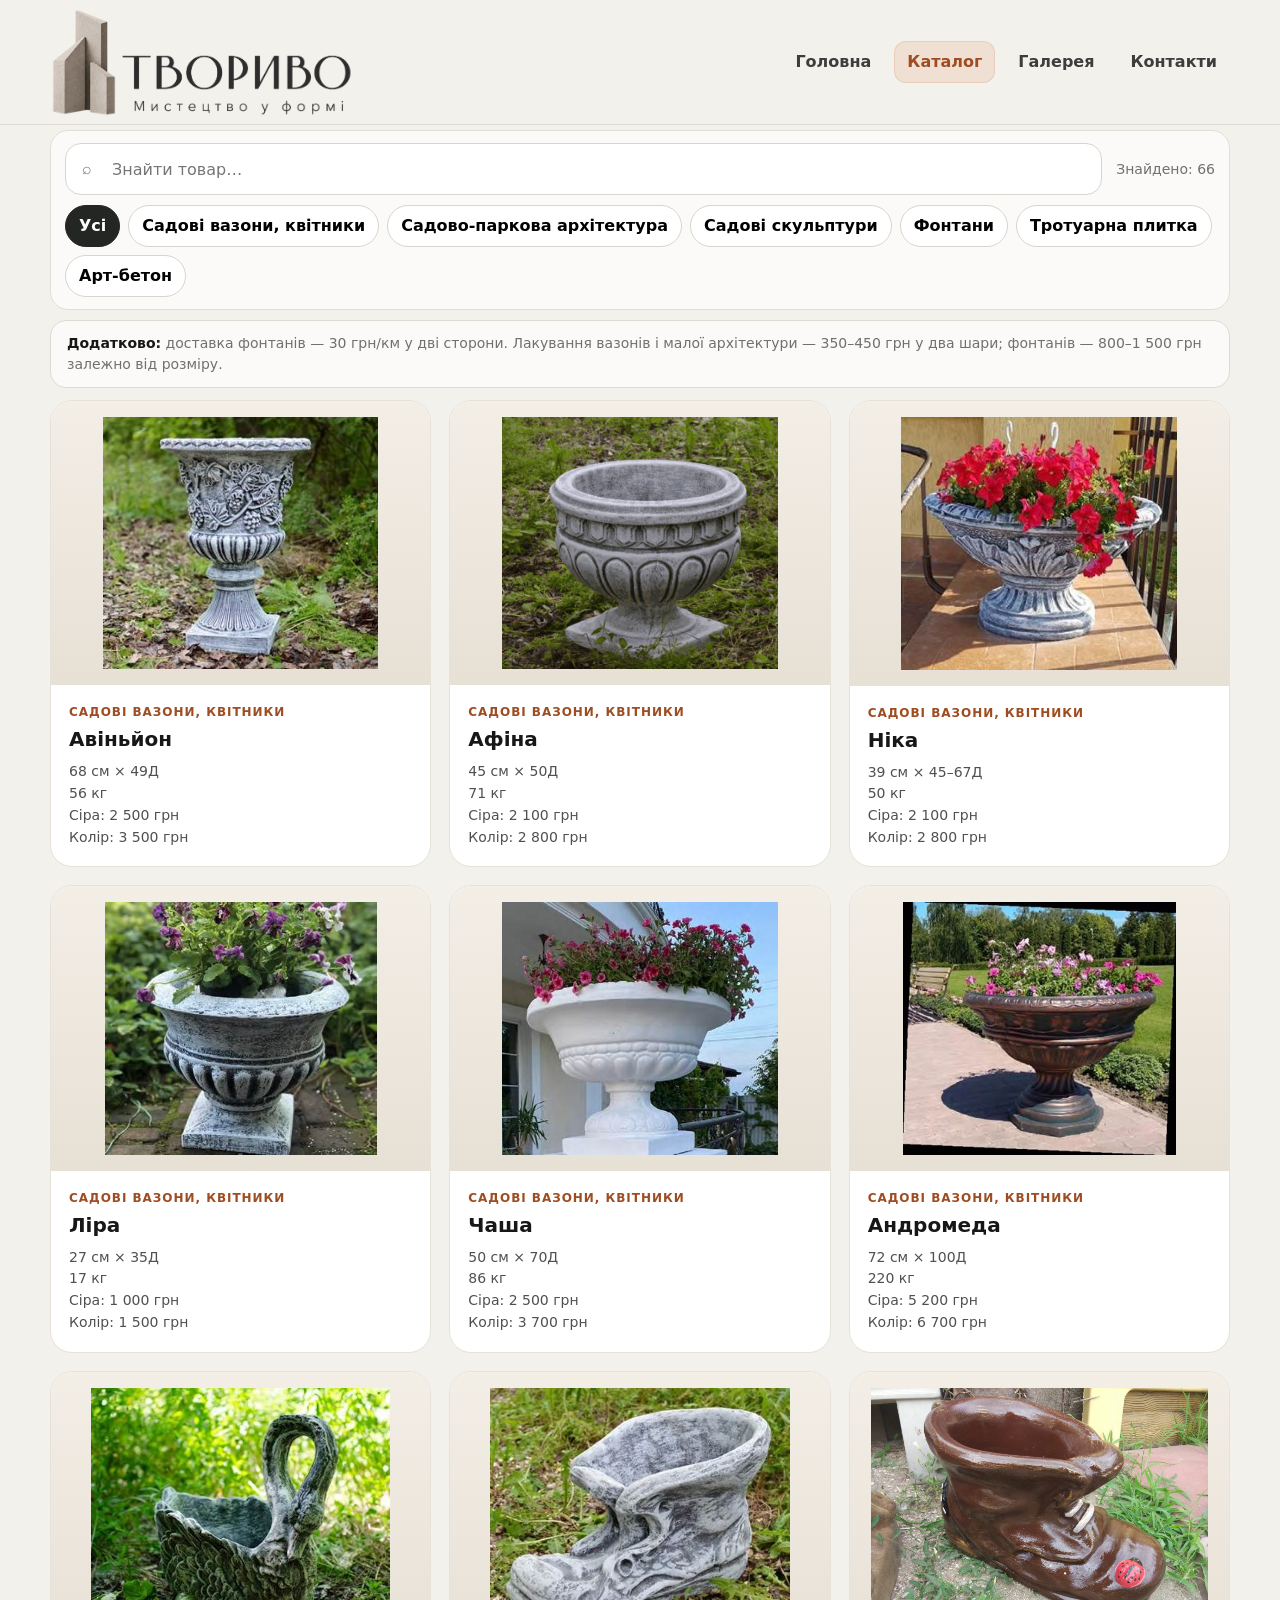
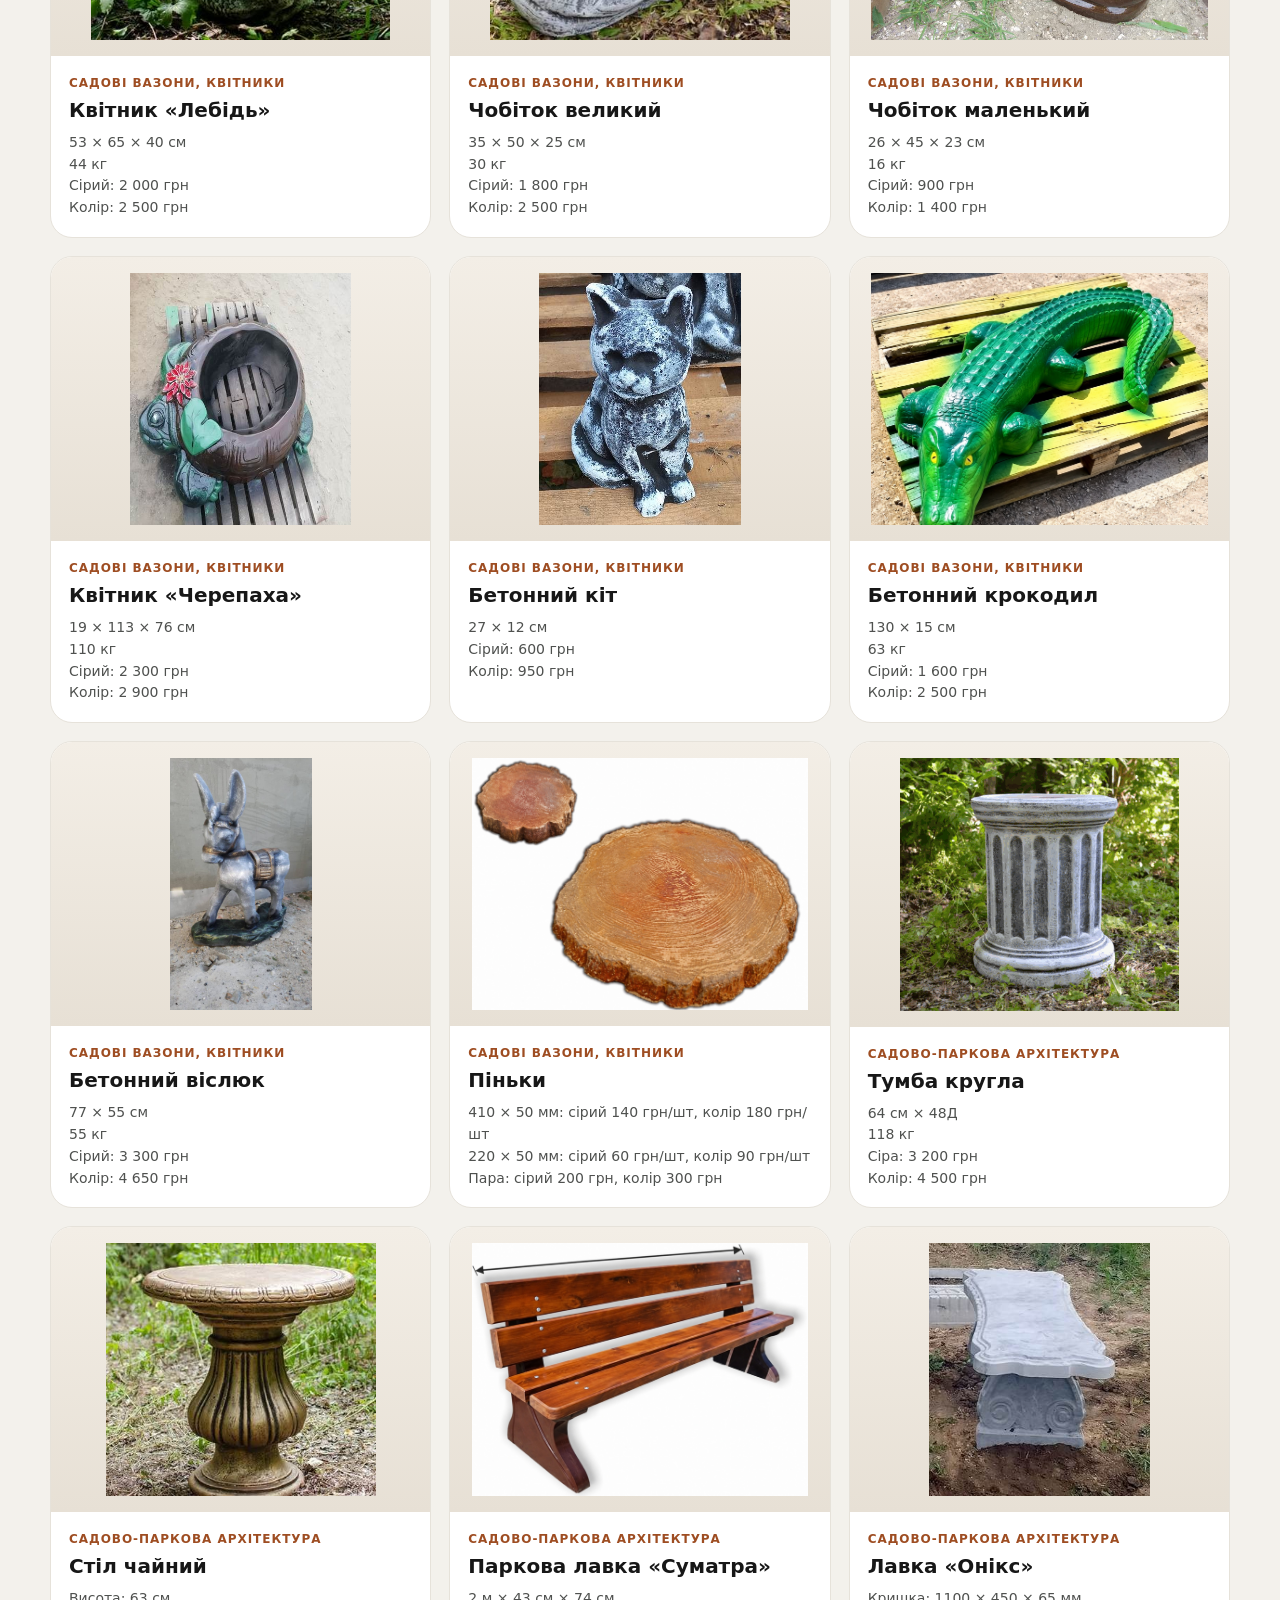
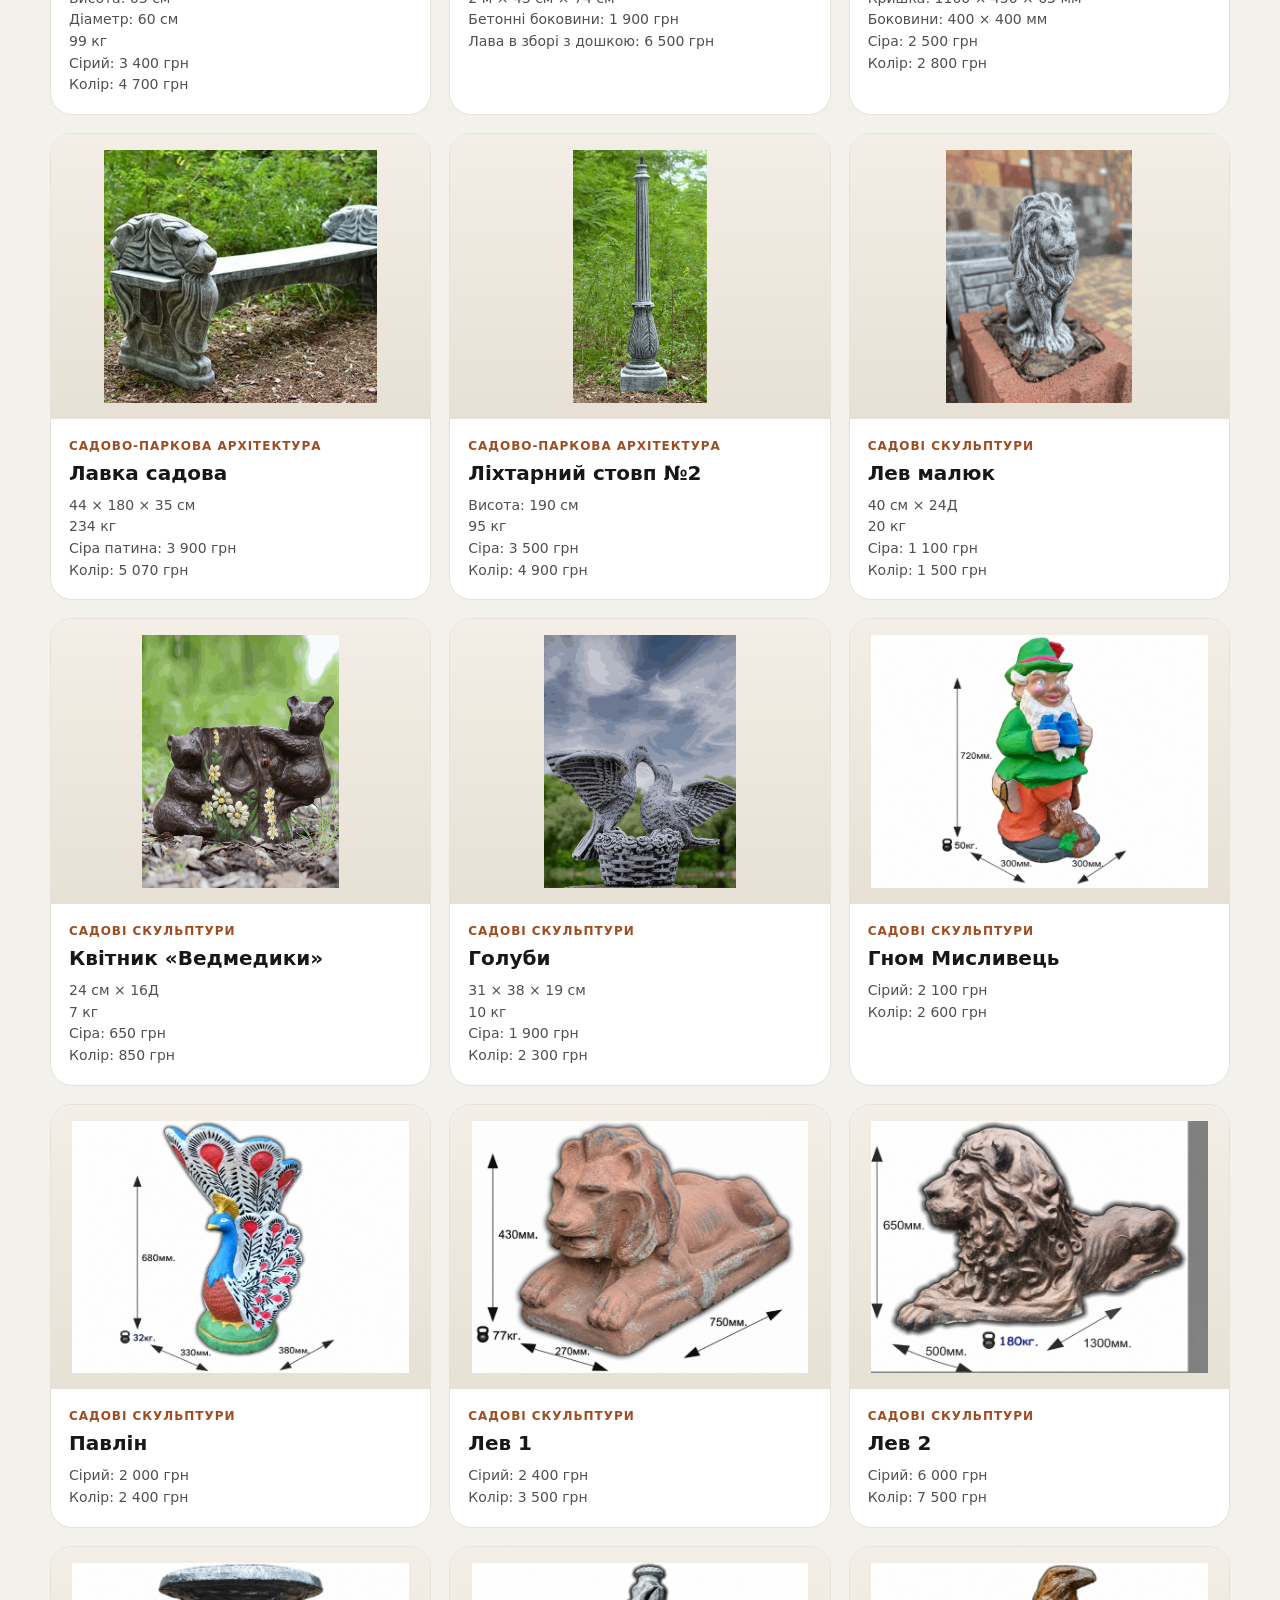
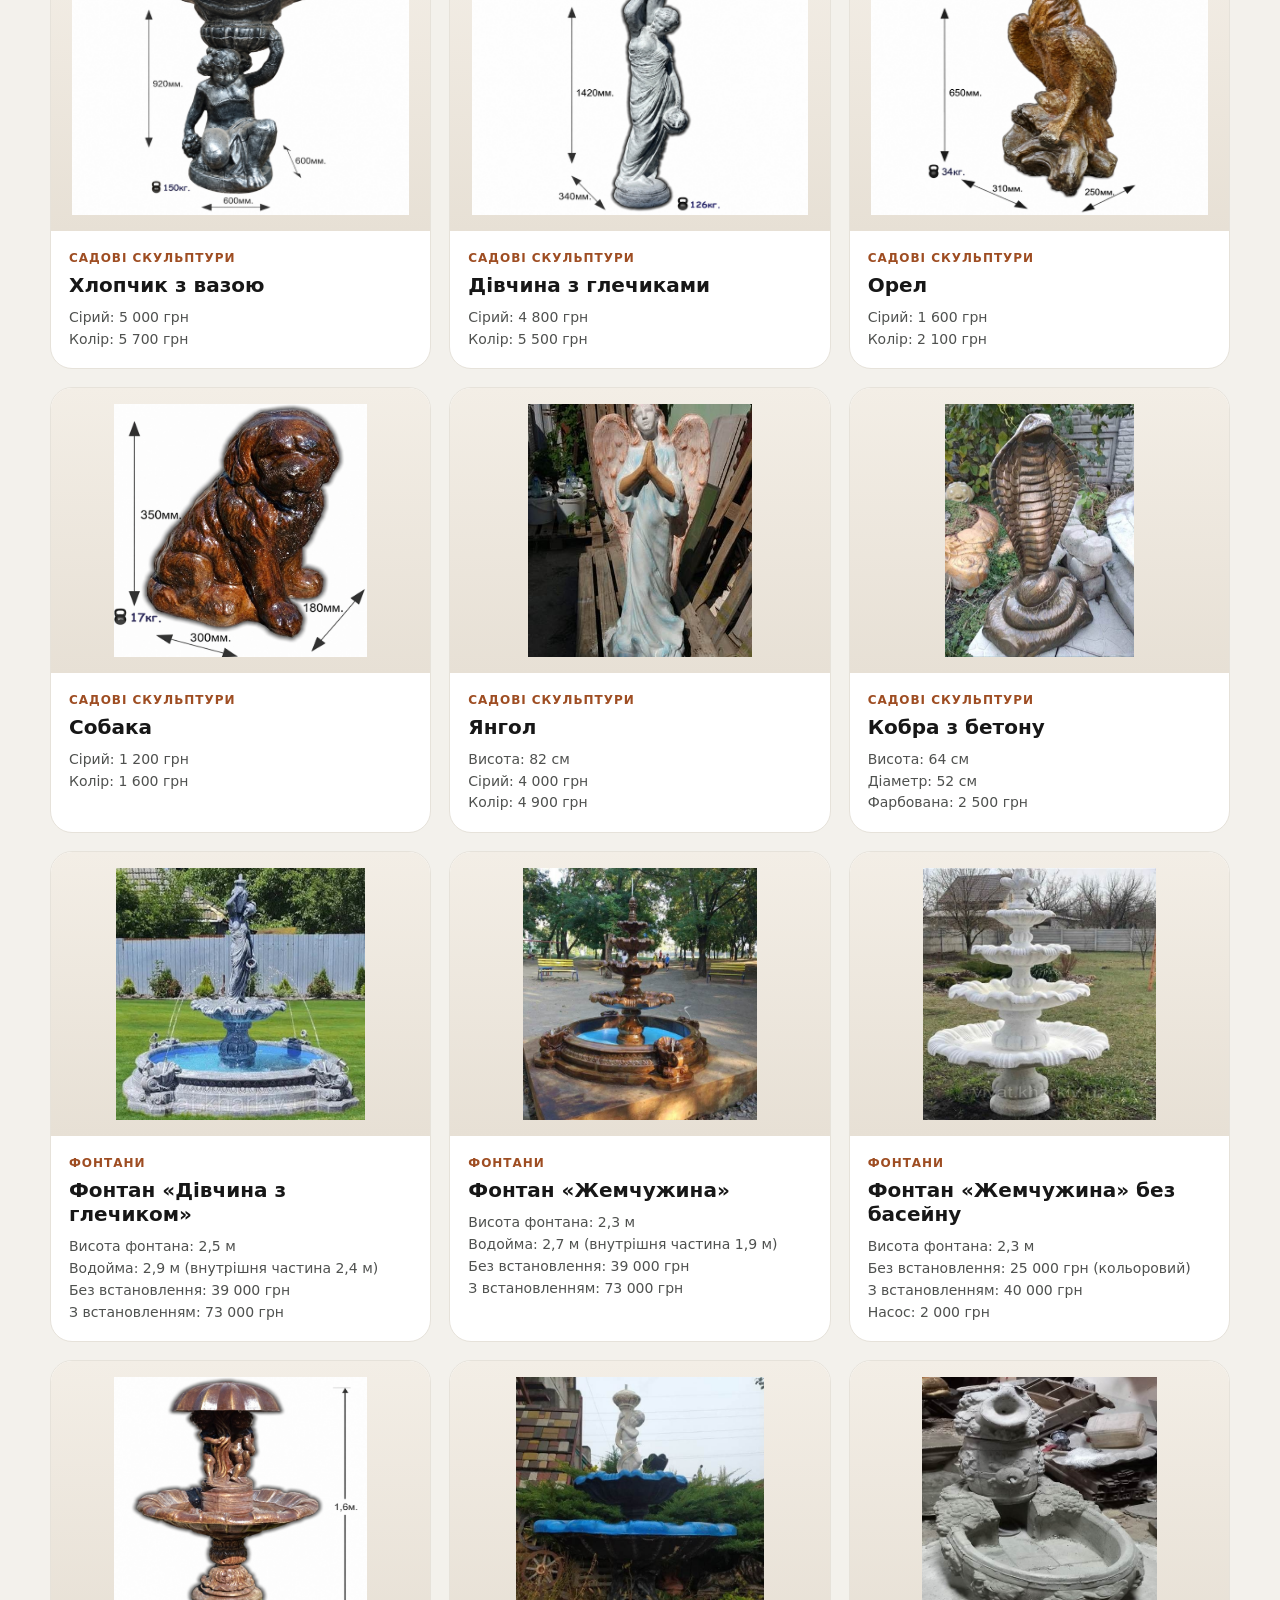
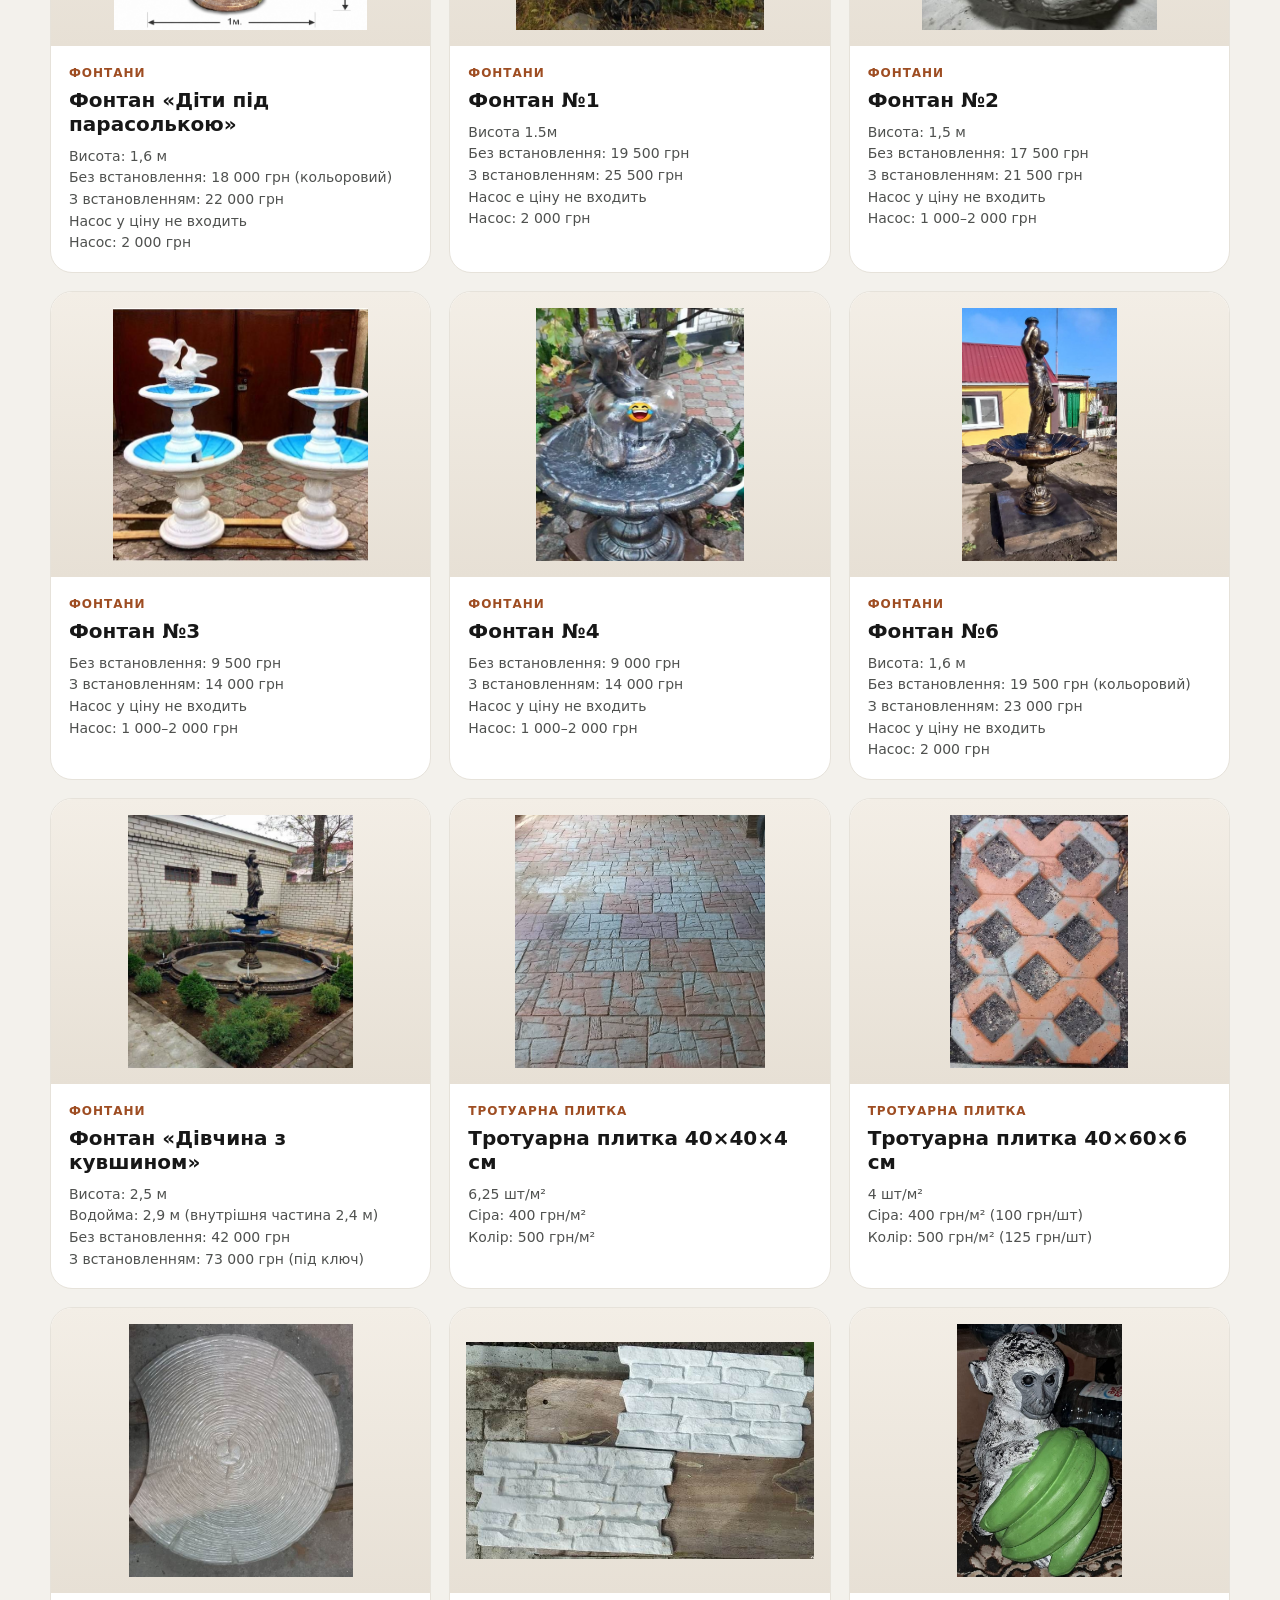
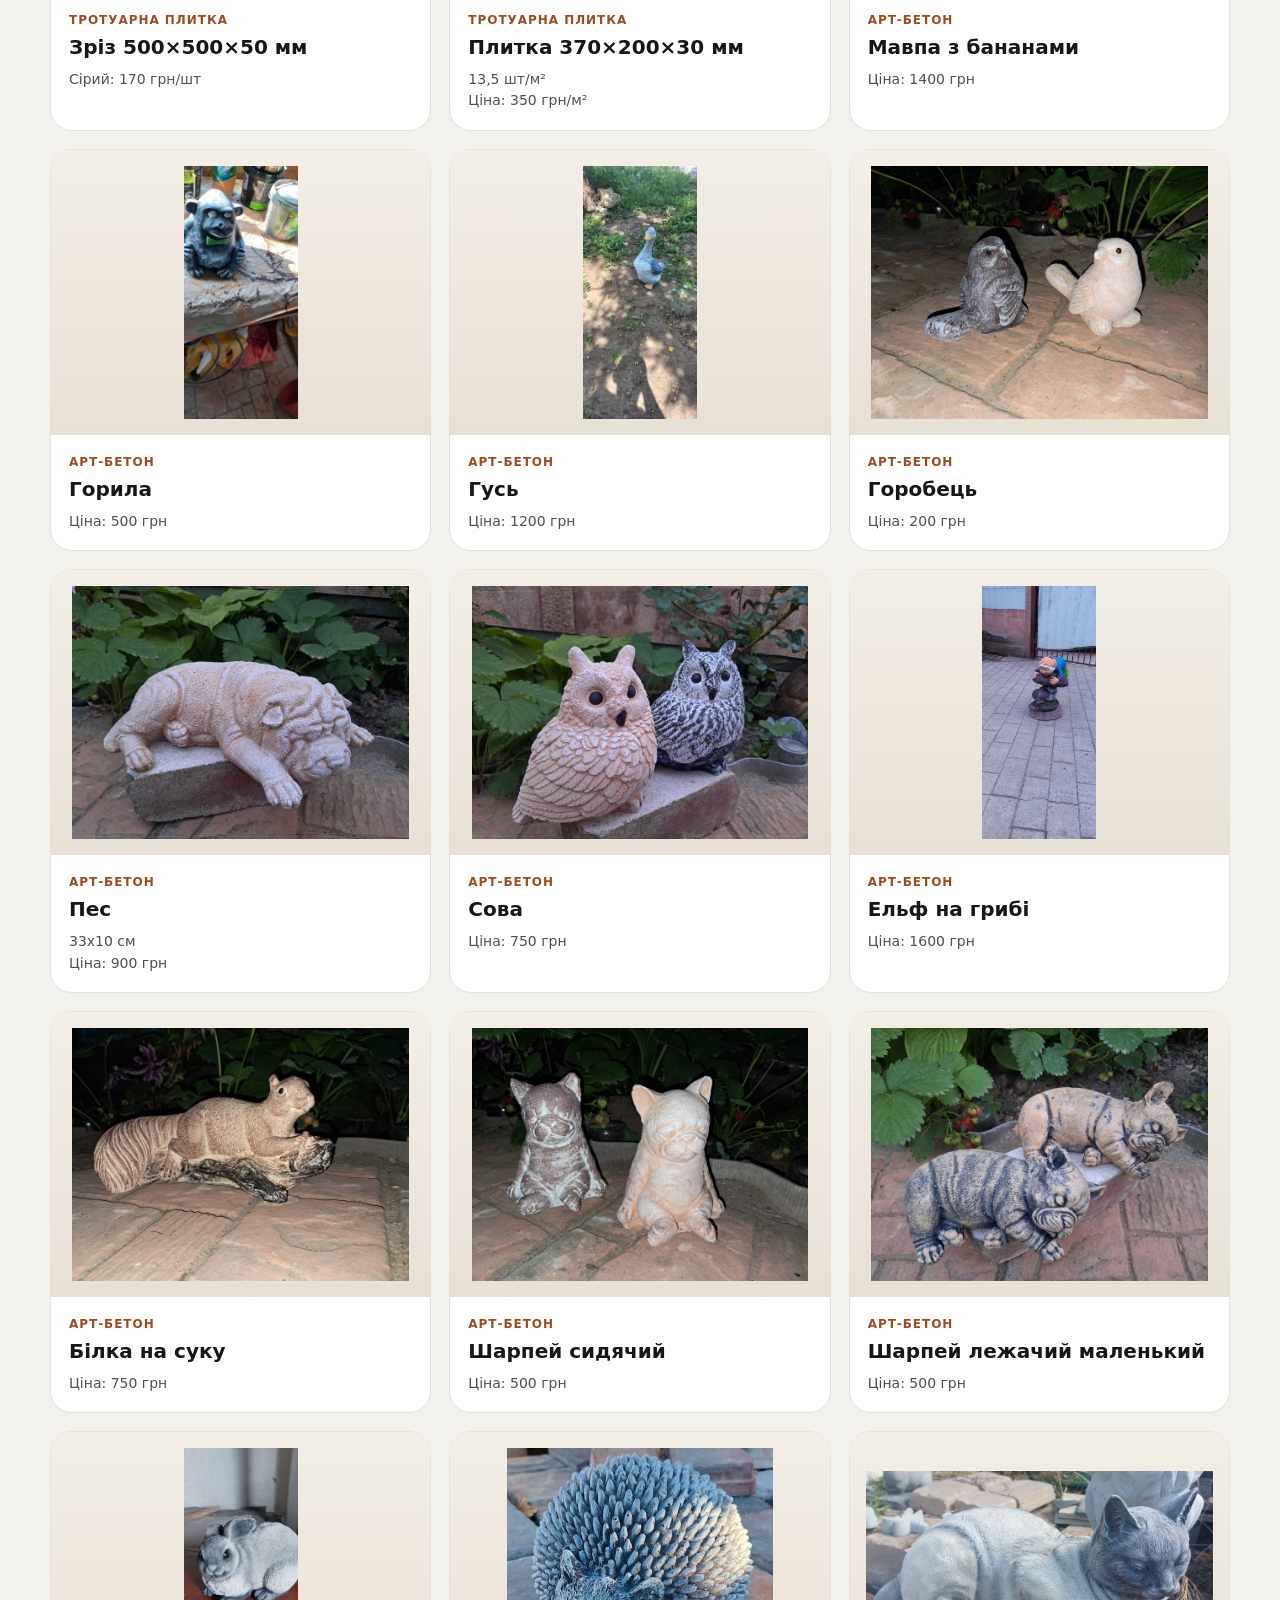
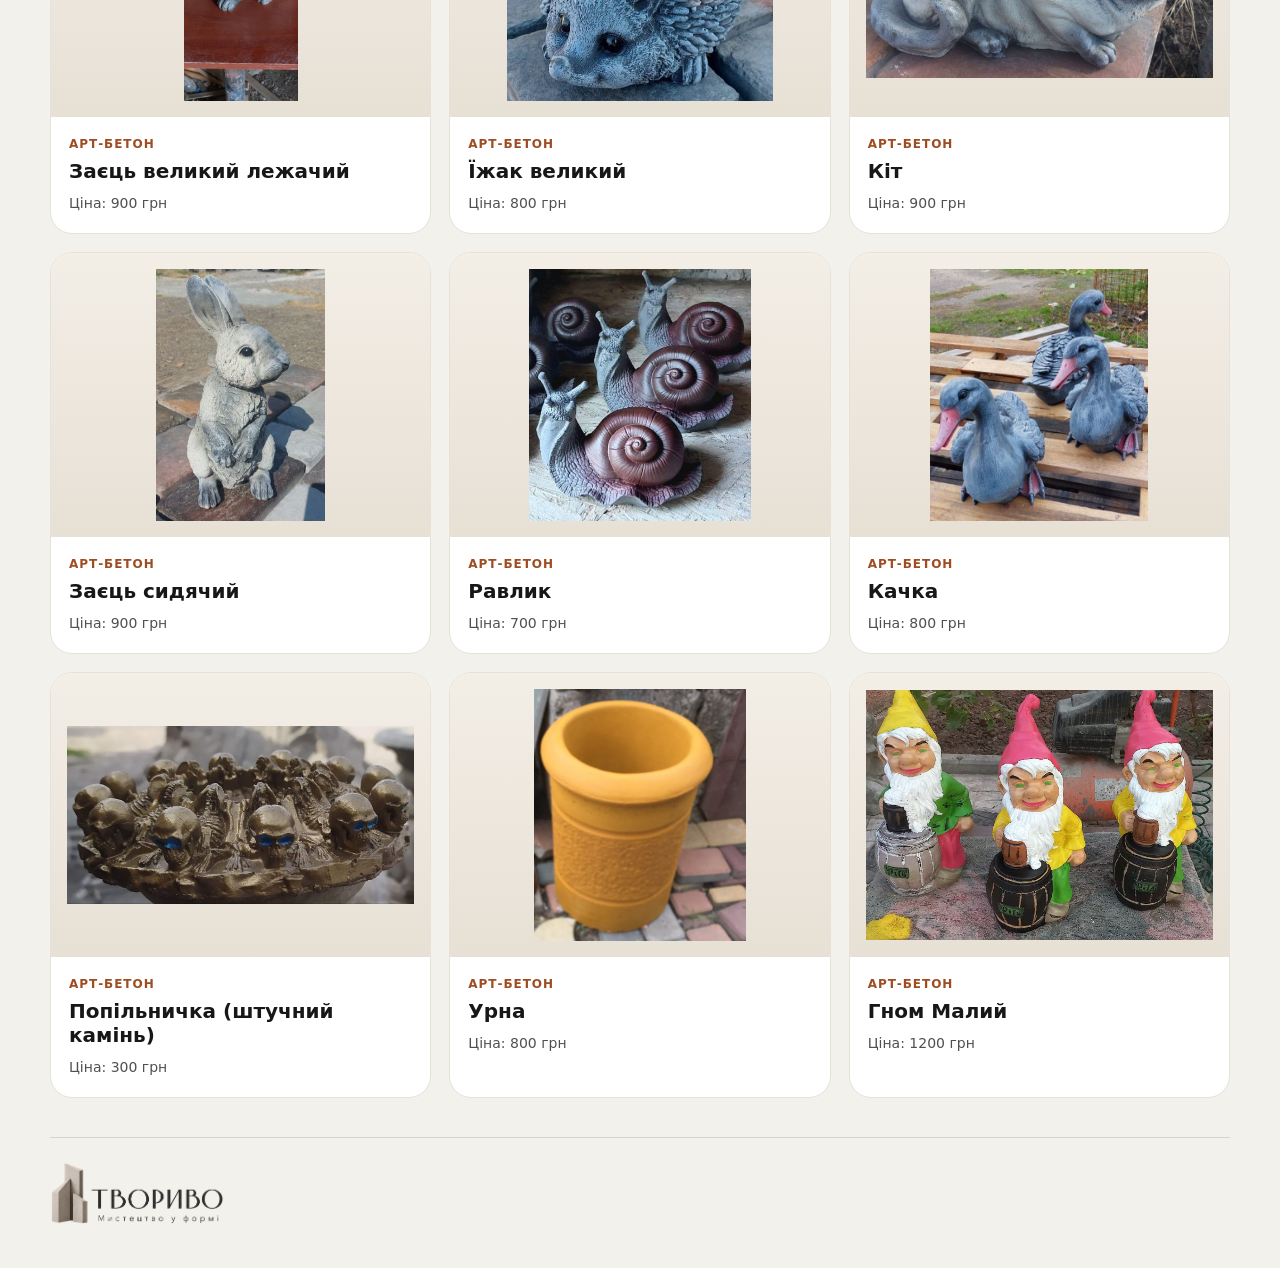
==== commit 4eb5abc6: "update" ====
--- a/src/catalog.html
+++ b/src/catalog.html
@@ -7,7 +7,7 @@
 <meta content="Каталог ТВОРИВО: бетонні вазони, садові скульптури, лавки, фонтани, тротуарна плитка та інші вироби з бетону з характеристиками й цінами." name="description"/>
 <title>Каталог виробів з бетону — вазони, декор, фонтани | ТВОРИВО</title>
 <link href="assets/css/style.css" rel="stylesheet"/>
-<meta content="index, follow, max-image-preview:large, max-snippet:-1, max-video-preview:-1" name="robots"/><link href="https://tvoryvo.uk/catalog.html" rel="canonical"/><link href="/assets/img/logo-mark.png" rel="icon" type="image/png"/><meta content="uk_UA" property="og:locale"/><meta content="website" property="og:type"/><meta content="ТВОРИВО" property="og:site_name"/><meta content="Каталог виробів з бетону — вазони, декор, фонтани | ТВОРИВО" property="og:title"/><meta content="Каталог ТВОРИВО: бетонні вазони, садові скульптури, лавки, фонтани, тротуарна плитка та інші вироби з бетону з характеристиками й цінами." property="og:description"/><meta content="https://tvoryvo.uk/catalog.html" property="og:url"/><meta content="https://tvoryvo.uk/assets/img/og-cover.jpg" property="og:image"/><meta content="1200" property="og:image:width"/><meta content="630" property="og:image:height"/><meta content="ТВОРИВО — Мистецтво у формі" property="og:image:alt"/><meta content="summary_large_image" name="twitter:card"/><meta content="Каталог виробів з бетону — вазони, декор, фонтани | ТВОРИВО" name="twitter:title"/><meta content="Каталог ТВОРИВО: бетонні вазони, садові скульптури, лавки, фонтани, тротуарна плитка та інші вироби з бетону з характеристиками й цінами." name="twitter:description"/><meta content="https://tvoryvo.uk/assets/img/og-cover.jpg" name="twitter:image"/><script data-seo-jsonld="true" type="application/ld+json">{"@context":"https://schema.org","@type":"Organization","@id":"https://tvoryvo.uk/#organization","name":"ТВОРИВО","url":"https://tvoryvo.uk/","logo":"https://tvoryvo.uk/assets/img/logo-tvoryvo.png","image":"https://tvoryvo.uk/assets/img/og-cover.jpg","description":"Художні та утилітарні вироби з бетону для приватних і громадських просторів.","contactPoint":{"@type":"ContactPoint","telephone":"+380996140650","contactType":"sales","availableLanguage":["uk"]}}</script><script data-seo-jsonld="true" type="application/ld+json">{"@context":"https://schema.org","@type":"CollectionPage","@id":"https://tvoryvo.uk/catalog.html#webpage","url":"https://tvoryvo.uk/catalog.html","name":"Каталог виробів з бетону — вазони, декор, фонтани | ТВОРИВО","description":"Каталог ТВОРИВО: бетонні вазони, садові скульптури, лавки, фонтани, тротуарна плитка та інші вироби з бетону з характеристиками й цінами.","inLanguage":"uk-UA","isPartOf":{"@id":"https://tvoryvo.uk/#website"},"about":[{"@type":"Thing","name":"Садові вазони, квітники"},{"@type":"Thing","name":"Садово-паркова архітектура"},{"@type":"Thing","name":"Садові скульптури"},{"@type":"Thing","name":"Фонтани"},{"@type":"Thing","name":"Тротуарна плитка"},{"@type":"Thing","name":"Арт-бетон"}],"breadcrumb":{"@id":"https://tvoryvo.uk/catalog.html#breadcrumb"}}</script><script data-seo-jsonld="true" type="application/ld+json">{"@context":"https://schema.org","@type":"BreadcrumbList","@id":"https://tvoryvo.uk/catalog.html#breadcrumb","itemListElement":[{"@type":"ListItem","position":1,"name":"Головна","item":"https://tvoryvo.uk/"},{"@type":"ListItem","position":2,"name":"Каталог","item":"https://tvoryvo.uk/catalog.html"}]}</script></head>
+<meta content="index, follow, max-image-preview:large, max-snippet:-1, max-video-preview:-1" name="robots"/><link href="https://tvoryvo.uk/catalog.html" rel="canonical"/><link href="/assets/img/logo-mark.png" rel="icon" type="image/png"/><meta content="uk_UA" property="og:locale"/><meta content="website" property="og:type"/><meta content="ТВОРИВО" property="og:site_name"/><meta content="Каталог виробів з бетону — вазони, декор, фонтани | ТВОРИВО" property="og:title"/><meta content="Каталог ТВОРИВО: бетонні вазони, садові скульптури, лавки, фонтани, тротуарна плитка та інші вироби з бетону з характеристиками й цінами." property="og:description"/><meta content="https://tvoryvo.uk/catalog.html" property="og:url"/><meta content="https://tvoryvo.uk/assets/img/og-cover.jpg" property="og:image"/><meta content="1200" property="og:image:width"/><meta content="630" property="og:image:height"/><meta content="ТВОРИВО — Мистецтво у формі" property="og:image:alt"/><meta content="summary_large_image" name="twitter:card"/><meta content="Каталог виробів з бетону — вазони, декор, фонтани | ТВОРИВО" name="twitter:title"/><meta content="Каталог ТВОРИВО: бетонні вазони, садові скульптури, лавки, фонтани, тротуарна плитка та інші вироби з бетону з характеристиками й цінами." name="twitter:description"/><meta content="https://tvoryvo.uk/assets/img/og-cover.jpg" name="twitter:image"/><script data-seo-jsonld="true" type="application/ld+json">{"@context":"https://schema.org","@type":"Organization","@id":"https://tvoryvo.uk/#organization","name":"ТВОРИВО","url":"https://tvoryvo.uk/","logo":"https://tvoryvo.uk/assets/img/logo-tvoryvo.png","image":"https://tvoryvo.uk/assets/img/og-cover.jpg","description":"Художні та утилітарні вироби з бетону для приватних і громадських просторів.","contactPoint":{"@type":"ContactPoint","telephone":"+380996140650","contactType":"sales","availableLanguage":["uk"]},"sameAs":["https://www.instagram.com/beton.nikolaev"]}</script><script data-seo-jsonld="true" type="application/ld+json">{"@context":"https://schema.org","@type":"CollectionPage","@id":"https://tvoryvo.uk/catalog.html#webpage","url":"https://tvoryvo.uk/catalog.html","name":"Каталог виробів з бетону — вазони, декор, фонтани | ТВОРИВО","description":"Каталог ТВОРИВО: бетонні вазони, садові скульптури, лавки, фонтани, тротуарна плитка та інші вироби з бетону з характеристиками й цінами.","inLanguage":"uk-UA","isPartOf":{"@id":"https://tvoryvo.uk/#website"},"about":[{"@type":"Thing","name":"Садові вазони, квітники"},{"@type":"Thing","name":"Садово-паркова архітектура"},{"@type":"Thing","name":"Садові скульптури"},{"@type":"Thing","name":"Фонтани"},{"@type":"Thing","name":"Тротуарна плитка"},{"@type":"Thing","name":"Арт-бетон"}],"breadcrumb":{"@id":"https://tvoryvo.uk/catalog.html#breadcrumb"}}</script><script data-seo-jsonld="true" type="application/ld+json">{"@context":"https://schema.org","@type":"BreadcrumbList","@id":"https://tvoryvo.uk/catalog.html#breadcrumb","itemListElement":[{"@type":"ListItem","position":1,"name":"Головна","item":"https://tvoryvo.uk/"},{"@type":"ListItem","position":2,"name":"Каталог","item":"https://tvoryvo.uk/catalog.html"}]}</script></head>
 <body>
 <header class="site-header">
 <div class="container header-inner">
--- a/src/assets/css/style.css
+++ b/src/assets/css/style.css
@@ -646,3 +646,100 @@
 @media (max-width: 680px) {
   .section--contacts { scroll-margin-top: 120px; }
 }
+
+
+/* Contact channels: phone + Instagram */
+.contact-link {
+  display: flex !important;
+  align-items: center;
+  gap: 12px;
+  text-align: left;
+}
+.contact-icon {
+  width: 26px;
+  height: 26px;
+  flex: 0 0 26px;
+  display: inline-grid;
+  place-items: center;
+}
+.contact-icon svg { width: 100%; height: 100%; display: block; }
+.contact-link__copy,
+.contacts-channel__copy {
+  display: grid;
+  gap: 1px;
+  min-width: 0;
+}
+.contact-link__copy > span,
+.contacts-channel__copy > span {
+  font-size: 13px;
+  font-weight: 650;
+  opacity: .78;
+}
+.contact-link__copy strong,
+.contacts-channel__copy strong {
+  font-size: 16px;
+  line-height: 1.2;
+}
+.contacts-methods {
+  display: grid;
+  gap: 12px;
+  min-width: 315px;
+}
+.contacts-channel {
+  display: flex;
+  align-items: center;
+  gap: 14px;
+  padding: 17px 20px;
+  border-radius: 18px;
+  color: white;
+  transition: background .18s ease, transform .18s ease;
+}
+.contacts-channel--phone { background: var(--accent); }
+.contacts-channel--phone:hover { background: var(--accent-dark); transform: translateY(-1px); }
+.contacts-channel--instagram { background: rgba(255,255,255,.12); border: 1px solid rgba(255,255,255,.14); }
+.contacts-channel--instagram:hover { background: rgba(255,255,255,.2); transform: translateY(-1px); }
+@media (max-width: 680px) {
+  .contacts-methods { min-width: 0; width: 100%; }
+  .contacts-channel { width: 100%; }
+  .contact-panel--compact .contact-links a { text-align: left; }
+}
+
+
+/* Unified contact block styles */
+.contacts-page {
+  min-height: 0;
+  display: block;
+  padding-top: 34px;
+  padding-bottom: 46px;
+}
+.contacts-page-panel {
+  background: var(--accent);
+  color: white;
+}
+.contacts-title--compact {
+  margin: 2px 0 6px;
+  font-size: clamp(28px, 3.5vw, 42px);
+  line-height: 1.05;
+  letter-spacing: -.035em;
+}
+.contacts-copy--light {
+  margin: 0;
+  color: rgba(255,255,255,.78);
+}
+.contacts-page-panel .contact-links {
+  min-width: 0;
+}
+.contacts-page-panel .contact-link {
+  padding: 13px 18px;
+  white-space: nowrap;
+  border-radius: 16px;
+  background: rgba(255,255,255,.12);
+  color: white;
+}
+.contacts-page-panel .contact-link:hover {
+  background: rgba(255,255,255,.20);
+}
+@media (max-width: 680px) {
+  .contacts-page { padding-top: 24px; padding-bottom: 36px; }
+  .contacts-page-panel .contact-link { white-space: normal; }
+}
